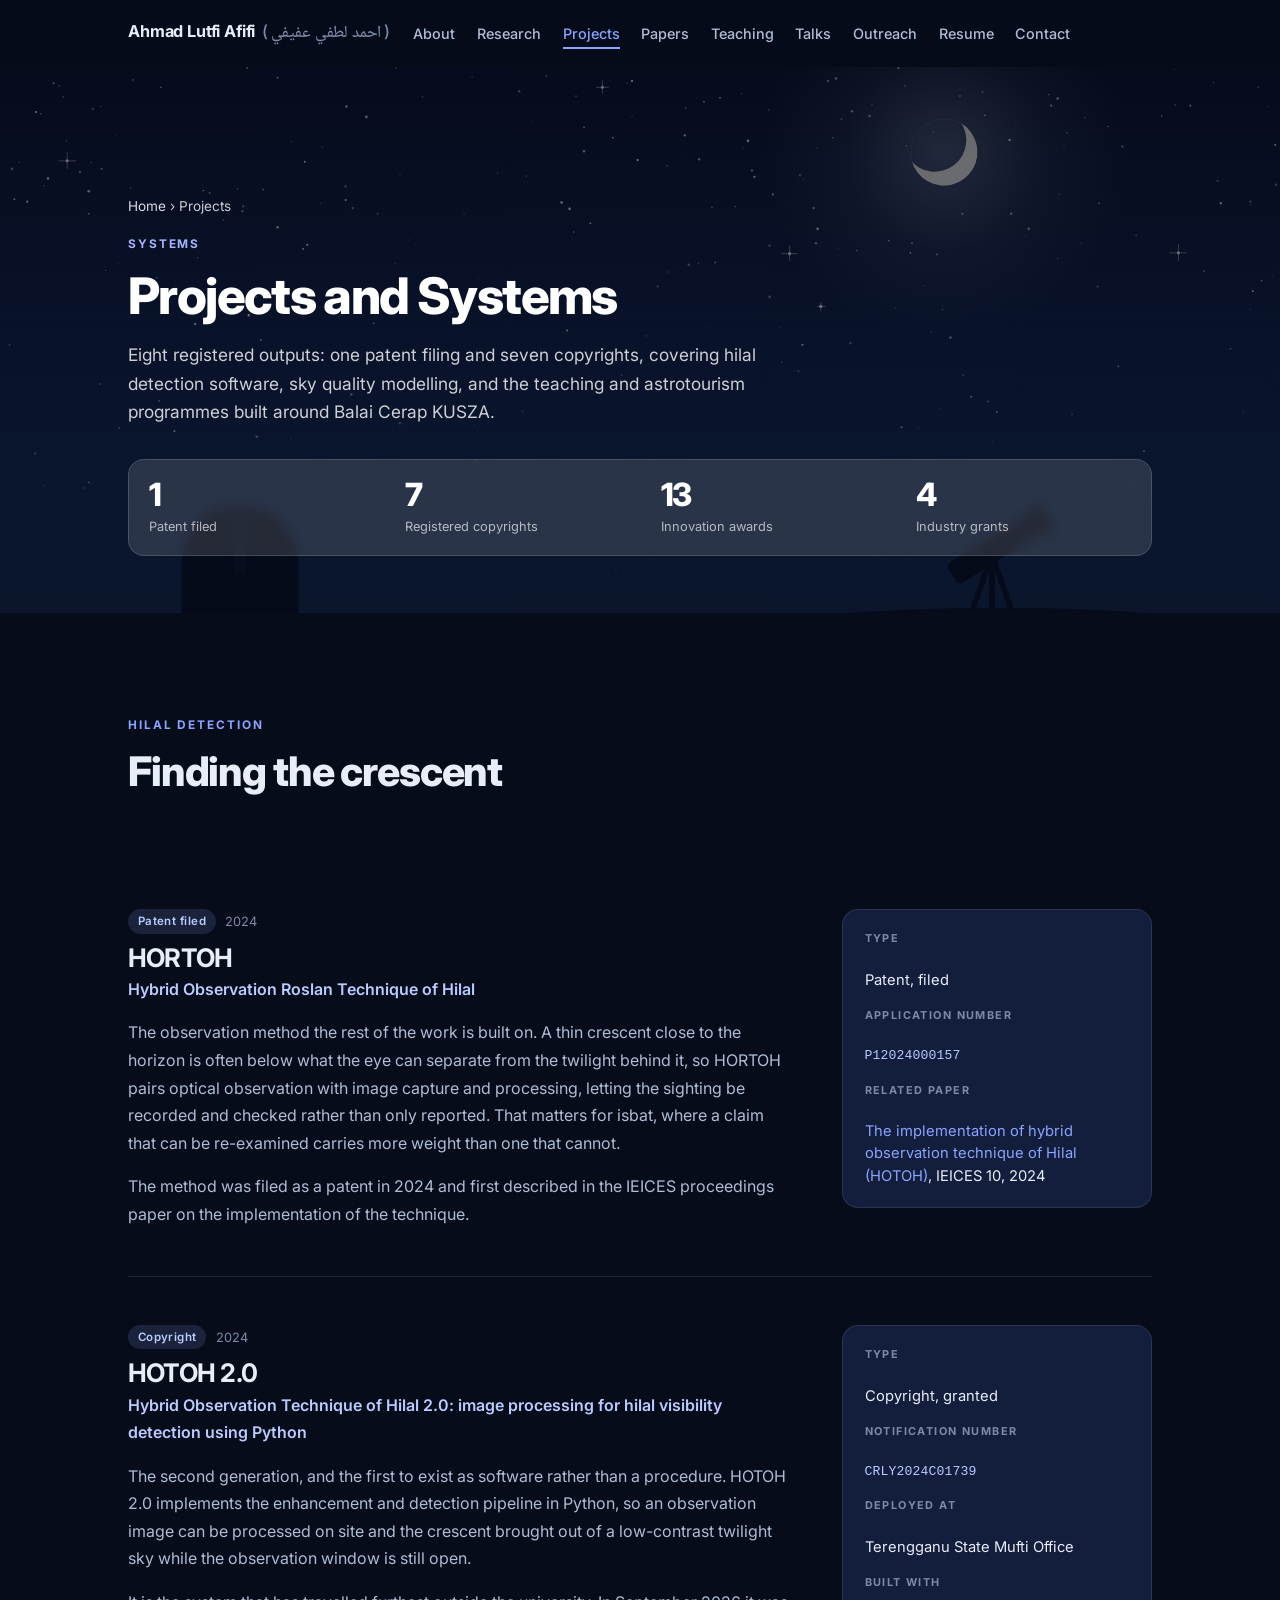
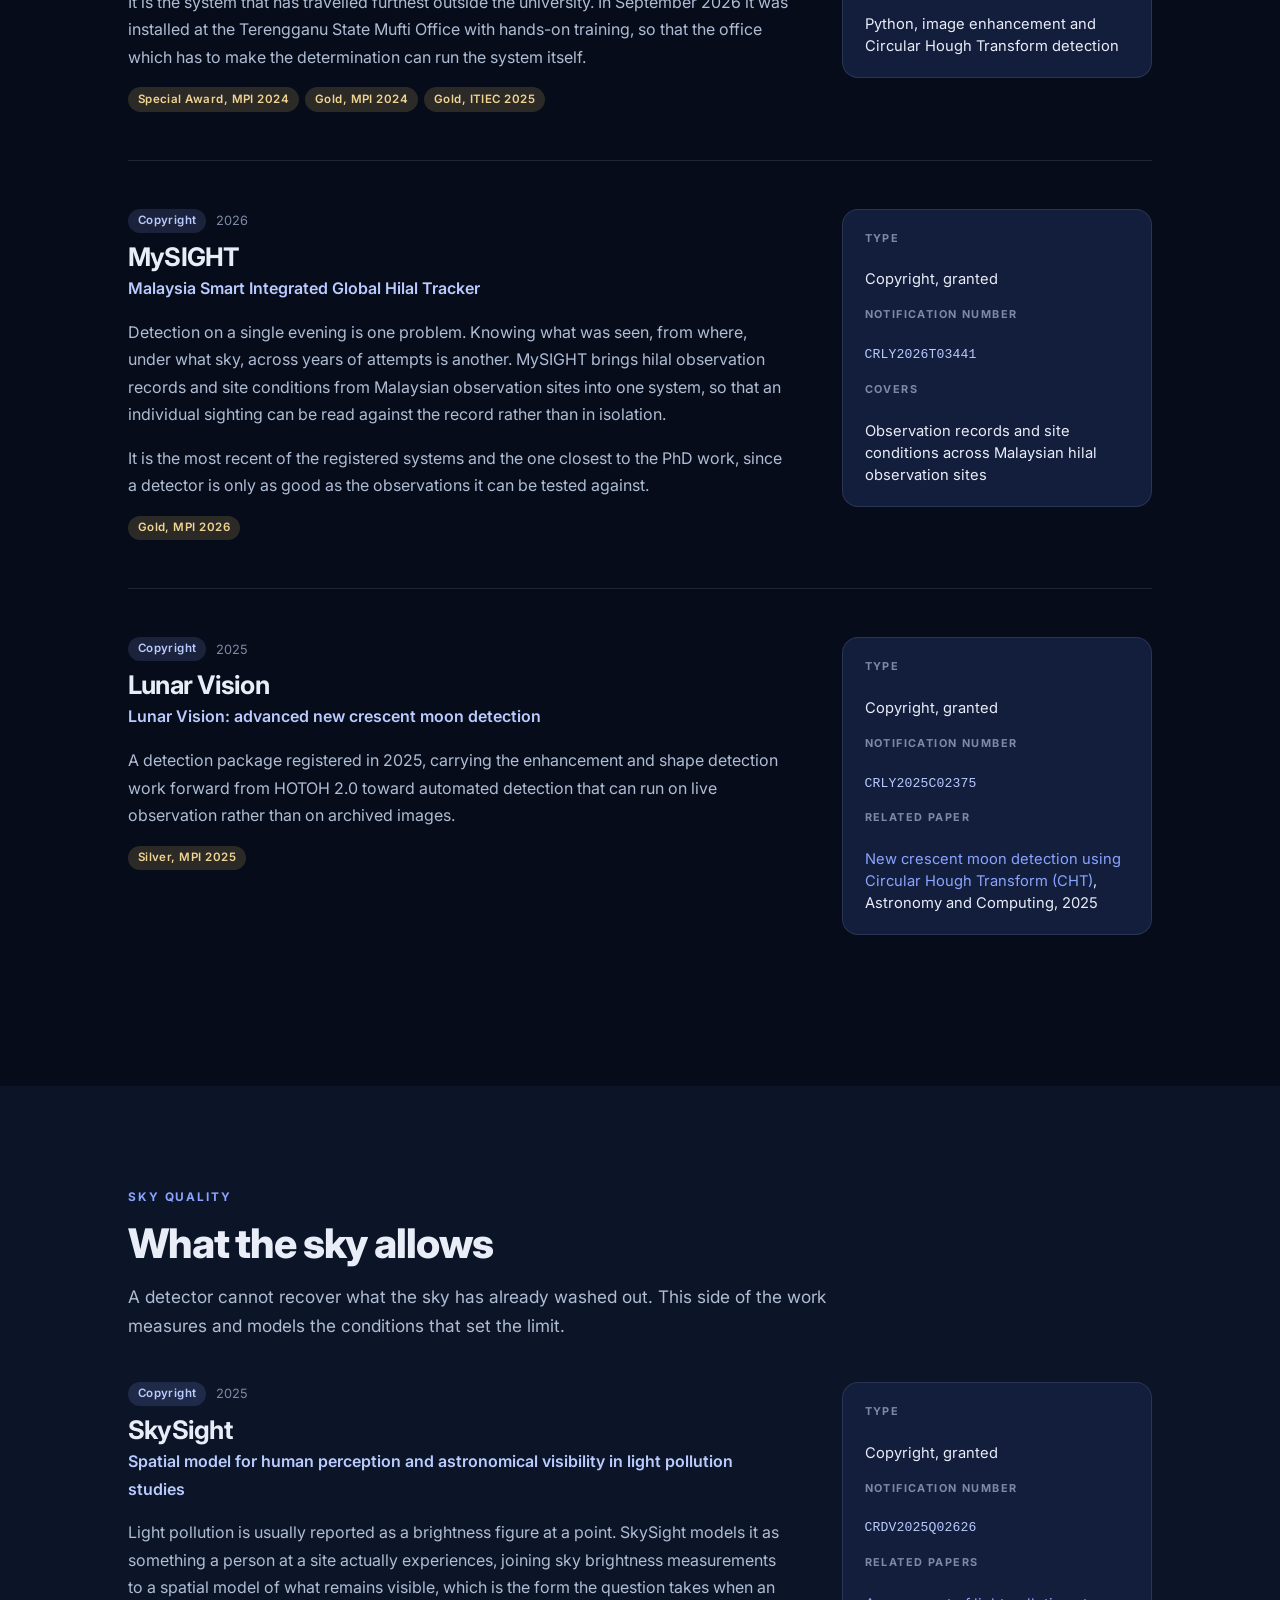
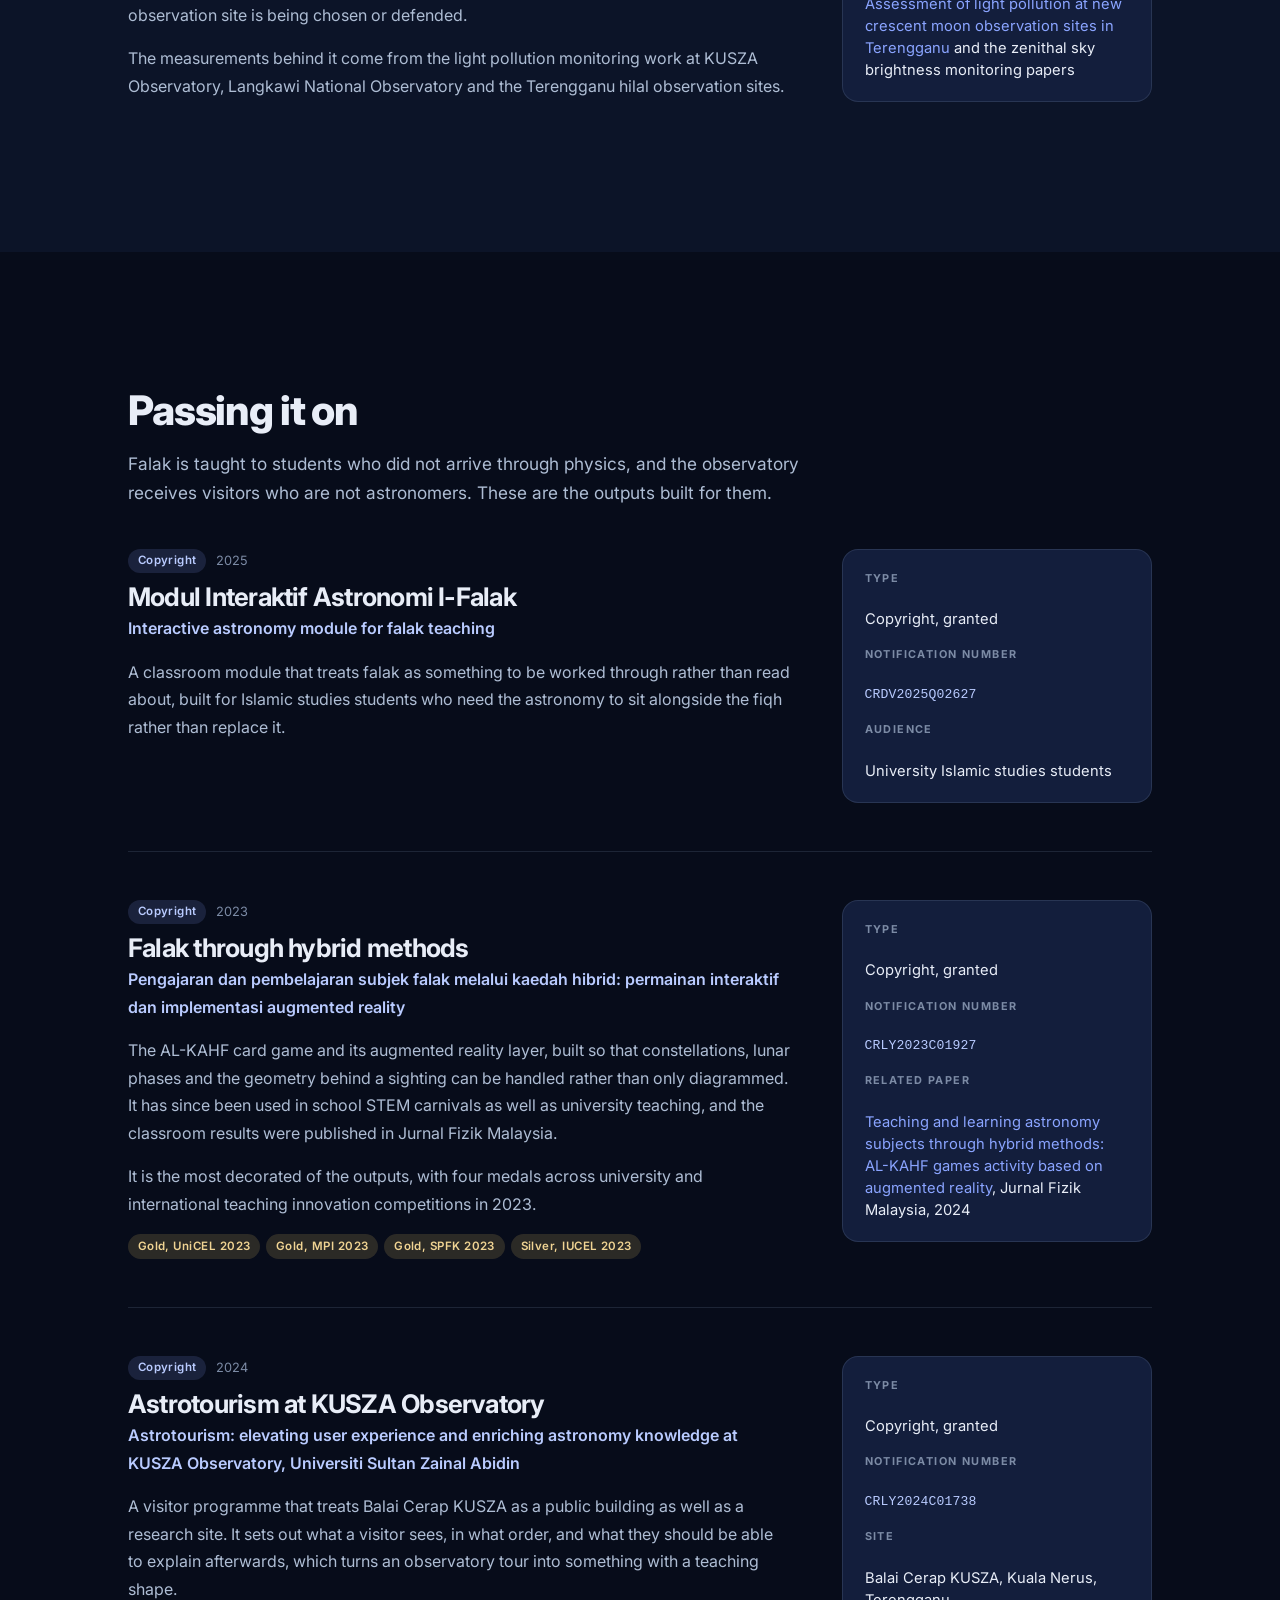
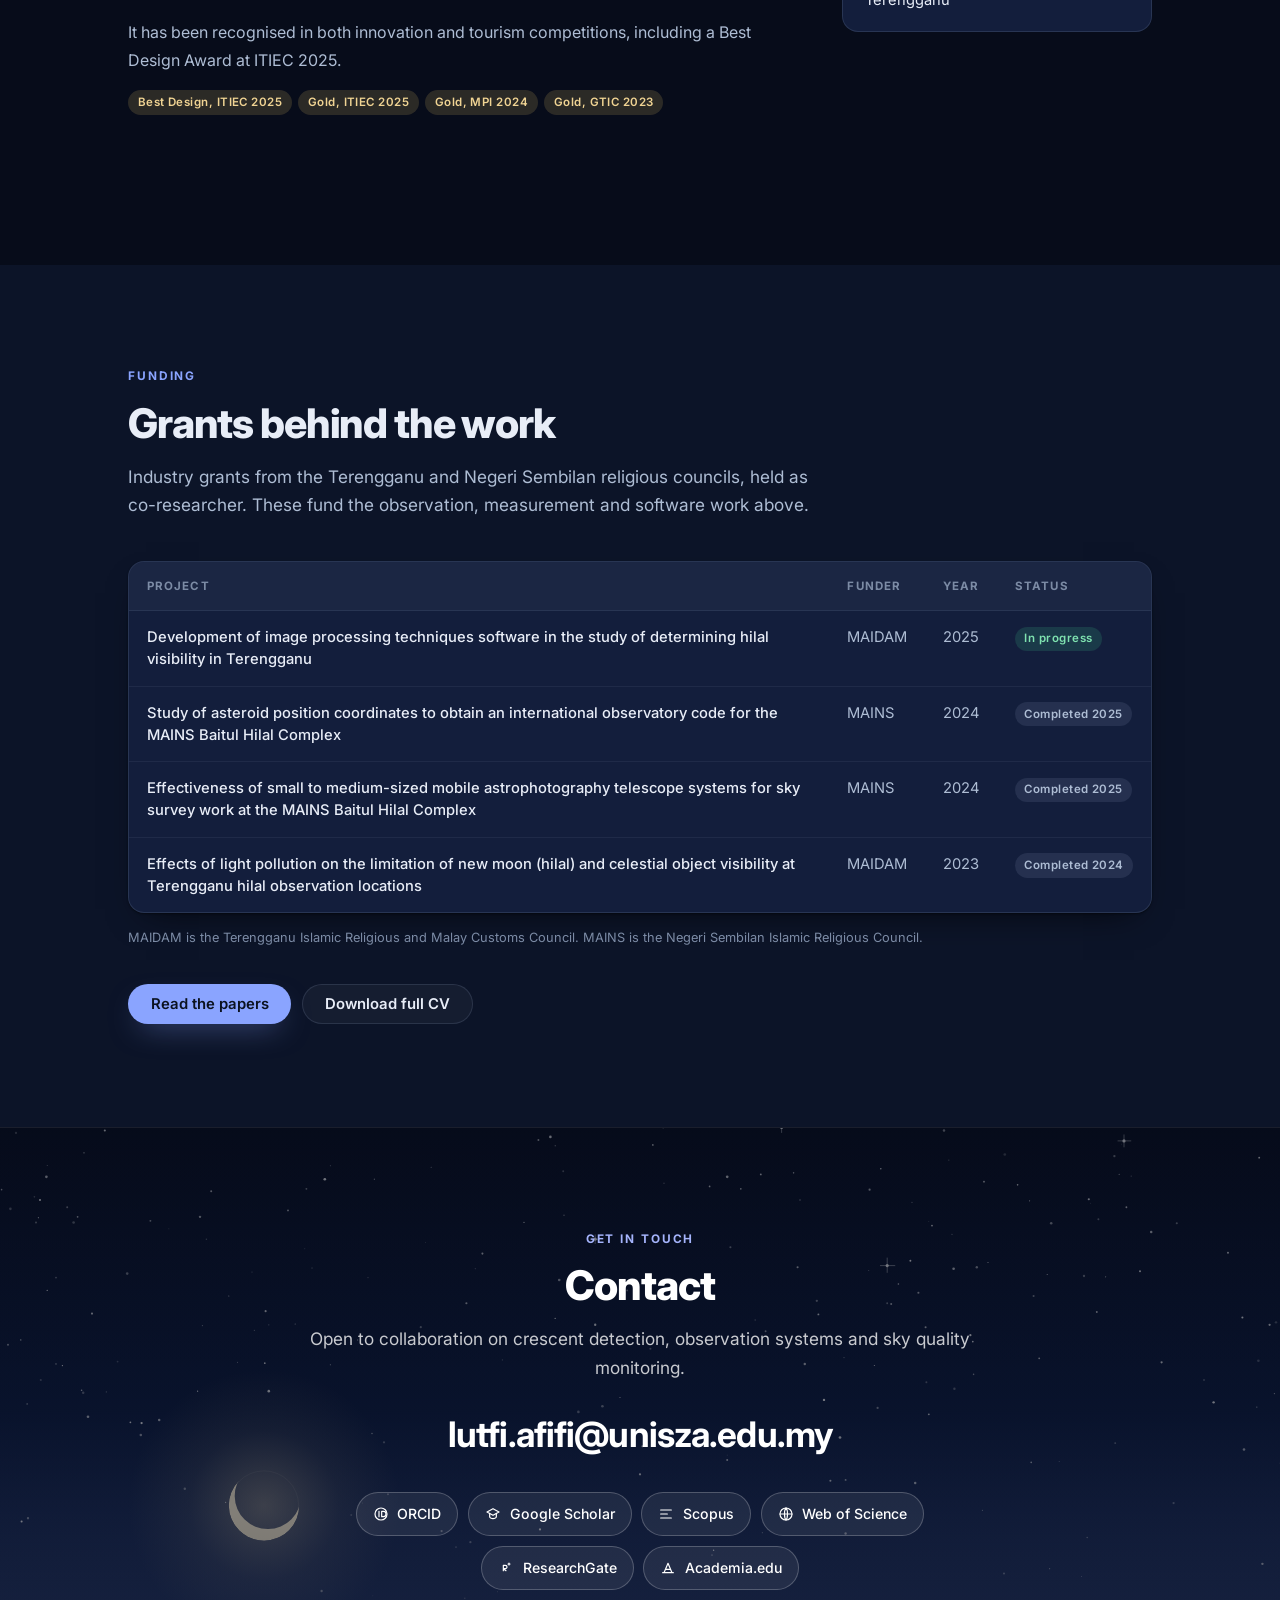
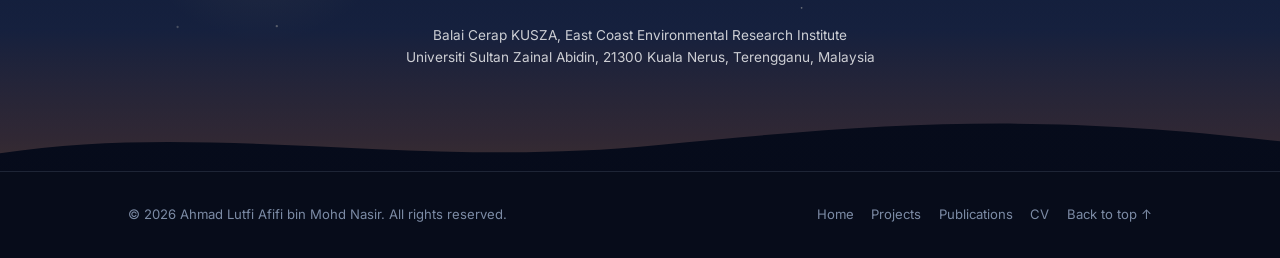
==== projects.html @ 39ad6271 "Add files via upload" ====
<!DOCTYPE html>
<html lang="en">
<head>
<meta charset="utf-8">
<meta name="viewport" content="width=device-width, initial-scale=1">
<title>Projects and Systems | Ahmad Lutfi Afifi Mohd Nasir</title>
<meta name="description" content="HORTOH, HOTOH 2.0, MySIGHT, Lunar Vision, SkySight and the falak teaching and astrotourism programmes: one patent filing and seven registered copyrights.">
<meta name="author" content="Ahmad Lutfi Afifi bin Mohd Nasir">
<link rel="canonical" href="https://hotohhilal.com/projects.html">
<meta property="og:type" content="website">
<meta property="og:title" content="Projects and Systems | Ahmad Lutfi Afifi Mohd Nasir">
<meta property="og:description" content="HORTOH, HOTOH 2.0, MySIGHT, Lunar Vision, SkySight and the falak teaching and astrotourism programmes: one patent filing and seven registered copyrights.">
<meta property="og:url" content="https://hotohhilal.com/projects.html">
<meta property="og:image" content="https://hotohhilal.com/assets/portrait.webp">
<meta name="twitter:card" content="summary">
<meta name="theme-color" content="#070C1A">
<link rel="icon" href="assets/favicon.svg">
<link rel="preconnect" href="https://fonts.googleapis.com">
<link rel="preconnect" href="https://fonts.gstatic.com" crossorigin>
<link href="https://fonts.googleapis.com/css2?family=Inter:wght@400;500;600;700;800&family=Noto+Naskh+Arabic:wght@500&display=swap" rel="stylesheet">
<link rel="stylesheet" href="style.css">
<script src="script.js" defer></script>
</head>
<body>
<a class="skip" href="#main">Skip to content</a>

<header class="nav" id="top">
  <div class="nav-in">
    <a class="brand" href="index.html">Ahmad Lutfi Afifi <span class="brand-jawi">(<span class="jawi" lang="ms-Arab">احمد لطفي عفيفي</span>)</span></a>
    <button class="menu-btn" type="button" aria-expanded="false" aria-controls="menu">
      <svg viewBox="0 0 24 24" aria-hidden="true"><path d="M4 7h16M4 12h16M4 17h16"/></svg>Menu
    </button>
    <nav aria-label="Primary">
      <ul id="menu">
        <li><a href="index.html#about">About</a></li>
        <li><a href="index.html#research">Research</a></li>
        <li><a href="projects.html" class="active">Projects</a></li>
        <li><a href="publications.html">Papers</a></li>
        <li><a href="index.html#teaching">Teaching</a></li>
        <li><a href="index.html#talks">Talks</a></li>
        <li><a href="index.html#outreach">Outreach</a></li>
        <li><a href="index.html#resume">Resume</a></li>
        <li><a href="#contact">Contact</a></li>
      </ul>
    </nav>
  </div>
</header>

<main id="main">

<!-- ====================================================================== PAGE HEADER -->
<section class="page-hero band" aria-label="Projects and systems">
  <div class="band-bg" style="background-image:url('assets/sky-teaching.svg')"></div>
  <div class="band-shade"></div>
  <div class="wrap">
    <p class="crumb"><a href="index.html">Home</a> &rsaquo; Projects</p>
    <p class="eyebrow">Systems</p>
    <h1>Projects and Systems</h1>
    <p class="lead">Eight registered outputs: one patent filing and seven copyrights, covering hilal
      detection software, sky quality modelling, and the teaching and astrotourism programmes built
      around Balai Cerap KUSZA.</p>
    <div class="stats on-band">
      <div class="stat"><b>1</b><span>Patent filed</span></div>
      <div class="stat"><b>7</b><span>Registered copyrights</span></div>
      <div class="stat"><b>13</b><span>Innovation awards</span></div>
      <div class="stat"><b>4</b><span>Industry grants</span></div>
    </div>
  </div>
</section>

<!-- ====================================================================== DETECTION -->
<section id="detection">
  <div class="wrap">
    <div class="head">
      <p class="eyebrow reveal">Hilal detection</p>
      <h2 class="reveal">Finding the crescent</h2>
      <p class="lead reveal d1">The core line of work. Each system takes the same problem a step further, from a
        hybrid observation method, to image processing in software, to an integrated tracker.</p>
    </div>

    <article class="project reveal" id="hortoh">
      <div>
        <div class="meta"><span class="chip">Patent filed</span><span>2024</span></div>
        <h3>HORTOH</h3>
        <p class="full-name">Hybrid Observation Roslan Technique of Hilal</p>
        <p>The observation method the rest of the work is built on. A thin crescent close to the horizon is
        often below what the eye can separate from the twilight behind it, so HORTOH pairs optical
        observation with image capture and processing, letting the sighting be recorded and checked rather
        than only reported. That matters for isbat, where a claim that can be re-examined carries more
        weight than one that cannot.</p>
        <p>The method was filed as a patent in 2024 and first described in the IEICES proceedings paper on
        the implementation of the technique.</p>
      </div>
      <aside class="side">
        <dl>
          <dt>Type</dt><dd>Patent, filed</dd>
          <dt>Application number</dt><dd class="mono">P12024000157</dd>
          <dt>Related paper</dt><dd><a href="publications.html">The implementation of hybrid observation technique of Hilal (HOTOH)</a>, IEICES 10, 2024</dd>
        </dl>
      </aside>
    </article>

    <article class="project reveal" id="hotoh2">
      <div>
        <div class="meta"><span class="chip">Copyright</span><span>2024</span></div>
        <h3>HOTOH 2.0</h3>
        <p class="full-name">Hybrid Observation Technique of Hilal 2.0: image processing for hilal visibility detection using Python</p>
        <p>The second generation, and the first to exist as software rather than a procedure. HOTOH 2.0
        implements the enhancement and detection pipeline in Python, so an observation image can be
        processed on site and the crescent brought out of a low-contrast twilight sky while the observation
        window is still open.</p>
        <p>It is the system that has travelled furthest outside the university. In September 2026 it was
        installed at the Terengganu State Mufti Office with hands-on training, so that the office which has
        to make the determination can run the system itself.</p>
        <div class="awards">
          <span class="chip gold">Special Award, MPI 2024</span>
          <span class="chip gold">Gold, MPI 2024</span>
          <span class="chip gold">Gold, ITIEC 2025</span>
        </div>
      </div>
      <aside class="side">
        <dl>
          <dt>Type</dt><dd>Copyright, granted</dd>
          <dt>Notification number</dt><dd class="mono">CRLY2024C01739</dd>
          <dt>Deployed at</dt><dd>Terengganu State Mufti Office</dd>
          <dt>Built with</dt><dd>Python, image enhancement and Circular Hough Transform detection</dd>
        </dl>
      </aside>
    </article>

    <article class="project reveal" id="mysight">
      <div>
        <div class="meta"><span class="chip">Copyright</span><span>2026</span></div>
        <h3>MySIGHT</h3>
        <p class="full-name">Malaysia Smart Integrated Global Hilal Tracker</p>
        <p>Detection on a single evening is one problem. Knowing what was seen, from where, under what sky,
        across years of attempts is another. MySIGHT brings hilal observation records and site conditions
        from Malaysian observation sites into one system, so that an individual sighting can be read against
        the record rather than in isolation.</p>
        <p>It is the most recent of the registered systems and the one closest to the PhD work, since a
        detector is only as good as the observations it can be tested against.</p>
        <div class="awards">
          <span class="chip gold">Gold, MPI 2026</span>
        </div>
      </div>
      <aside class="side">
        <dl>
          <dt>Type</dt><dd>Copyright, granted</dd>
          <dt>Notification number</dt><dd class="mono">CRLY2026T03441</dd>
          <dt>Covers</dt><dd>Observation records and site conditions across Malaysian hilal observation sites</dd>
        </dl>
      </aside>
    </article>

    <article class="project reveal" id="lunar-vision">
      <div>
        <div class="meta"><span class="chip">Copyright</span><span>2025</span></div>
        <h3>Lunar Vision</h3>
        <p class="full-name">Lunar Vision: advanced new crescent moon detection</p>
        <p>A detection package registered in 2025, carrying the enhancement and shape detection work forward
        from HOTOH 2.0 toward automated detection that can run on live observation rather than on archived
        images.</p>
        <div class="awards">
          <span class="chip gold">Silver, MPI 2025</span>
        </div>
      </div>
      <aside class="side">
        <dl>
          <dt>Type</dt><dd>Copyright, granted</dd>
          <dt>Notification number</dt><dd class="mono">CRLY2025C02375</dd>
          <dt>Related paper</dt><dd><a href="publications.html">New crescent moon detection using Circular Hough Transform (CHT)</a>, Astronomy and Computing, 2025</dd>
        </dl>
      </aside>
    </article>
  </div>
</section>

<!-- ====================================================================== SKY QUALITY -->
<section id="sky-quality" class="alt">
  <div class="wrap">
    <div class="head">
      <p class="eyebrow reveal">Sky quality</p>
      <h2 class="reveal">What the sky allows</h2>
      <p class="lead reveal d1">A detector cannot recover what the sky has already washed out. This side of the work
        measures and models the conditions that set the limit.</p>
    </div>

    <article class="project reveal" id="skysight">
      <div>
        <div class="meta"><span class="chip">Copyright</span><span>2025</span></div>
        <h3>SkySight</h3>
        <p class="full-name">Spatial model for human perception and astronomical visibility in light pollution studies</p>
        <p>Light pollution is usually reported as a brightness figure at a point. SkySight models it as
        something a person at a site actually experiences, joining sky brightness measurements to a spatial
        model of what remains visible, which is the form the question takes when an observation site is
        being chosen or defended.</p>
        <p>The measurements behind it come from the light pollution monitoring work at KUSZA Observatory,
        Langkawi National Observatory and the Terengganu hilal observation sites.</p>
      </div>
      <aside class="side">
        <dl>
          <dt>Type</dt><dd>Copyright, granted</dd>
          <dt>Notification number</dt><dd class="mono">CRDV2025Q02626</dd>
          <dt>Related papers</dt><dd><a href="publications.html">Assessment of light pollution at new crescent moon observation sites in Terengganu</a> and the zenithal sky brightness monitoring papers</dd>
        </dl>
      </aside>
    </article>
  </div>
</section>

<!-- ====================================================================== TEACHING AND PUBLIC -->
<section id="teaching-tools">
  <div class="wrap">
    <div class="head">
      <p class="eyebrow reveal">Teaching and public programmes</p>
      <h2 class="reveal">Passing it on</h2>
      <p class="lead reveal d1">Falak is taught to students who did not arrive through physics, and the observatory
        receives visitors who are not astronomers. These are the outputs built for them.</p>
    </div>

    <article class="project reveal" id="ifalak">
      <div>
        <div class="meta"><span class="chip">Copyright</span><span>2025</span></div>
        <h3>Modul Interaktif Astronomi I-Falak</h3>
        <p class="full-name">Interactive astronomy module for falak teaching</p>
        <p>A classroom module that treats falak as something to be worked through rather than read about,
        built for Islamic studies students who need the astronomy to sit alongside the fiqh rather than
        replace it.</p>
      </div>
      <aside class="side">
        <dl>
          <dt>Type</dt><dd>Copyright, granted</dd>
          <dt>Notification number</dt><dd class="mono">CRDV2025Q02627</dd>
          <dt>Audience</dt><dd>University Islamic studies students</dd>
        </dl>
      </aside>
    </article>

    <article class="project reveal" id="falak-ar">
      <div>
        <div class="meta"><span class="chip">Copyright</span><span>2023</span></div>
        <h3>Falak through hybrid methods</h3>
        <p class="full-name">Pengajaran dan pembelajaran subjek falak melalui kaedah hibrid: permainan interaktif dan implementasi augmented reality</p>
        <p>The AL-KAHF card game and its augmented reality layer, built so that constellations, lunar phases
        and the geometry behind a sighting can be handled rather than only diagrammed. It has since been used
        in school STEM carnivals as well as university teaching, and the classroom results were published in
        Jurnal Fizik Malaysia.</p>
        <p>It is the most decorated of the outputs, with four medals across university and international
        teaching innovation competitions in 2023.</p>
        <div class="awards">
          <span class="chip gold">Gold, UniCEL 2023</span>
          <span class="chip gold">Gold, MPI 2023</span>
          <span class="chip gold">Gold, SPFK 2023</span>
          <span class="chip gold">Silver, IUCEL 2023</span>
        </div>
      </div>
      <aside class="side">
        <dl>
          <dt>Type</dt><dd>Copyright, granted</dd>
          <dt>Notification number</dt><dd class="mono">CRLY2023C01927</dd>
          <dt>Related paper</dt><dd><a href="publications.html">Teaching and learning astronomy subjects through hybrid methods: AL-KAHF games activity based on augmented reality</a>, Jurnal Fizik Malaysia, 2024</dd>
        </dl>
      </aside>
    </article>

    <article class="project reveal" id="astrotourism">
      <div>
        <div class="meta"><span class="chip">Copyright</span><span>2024</span></div>
        <h3>Astrotourism at KUSZA Observatory</h3>
        <p class="full-name">Astrotourism: elevating user experience and enriching astronomy knowledge at KUSZA Observatory, Universiti Sultan Zainal Abidin</p>
        <p>A visitor programme that treats Balai Cerap KUSZA as a public building as well as a research
        site. It sets out what a visitor sees, in what order, and what they should be able to explain
        afterwards, which turns an observatory tour into something with a teaching shape.</p>
        <p>It has been recognised in both innovation and tourism competitions, including a Best Design
        Award at ITIEC 2025.</p>
        <div class="awards">
          <span class="chip gold">Best Design, ITIEC 2025</span>
          <span class="chip gold">Gold, ITIEC 2025</span>
          <span class="chip gold">Gold, MPI 2024</span>
          <span class="chip gold">Gold, GTIC 2023</span>
        </div>
      </div>
      <aside class="side">
        <dl>
          <dt>Type</dt><dd>Copyright, granted</dd>
          <dt>Notification number</dt><dd class="mono">CRLY2024C01738</dd>
          <dt>Site</dt><dd>Balai Cerap KUSZA, Kuala Nerus, Terengganu</dd>
        </dl>
      </aside>
    </article>
  </div>
</section>

<!-- ====================================================================== FUNDING -->
<section id="funding" class="alt">
  <div class="wrap">
    <div class="head">
      <p class="eyebrow reveal">Funding</p>
      <h2 class="reveal">Grants behind the work</h2>
      <p class="lead reveal d1">Industry grants from the Terengganu and Negeri Sembilan religious councils, held as
        co-researcher. These fund the observation, measurement and software work above.</p>
    </div>
    <div class="tbl-wrap reveal">
      <table class="tbl">
        <thead><tr><th>Project</th><th>Funder</th><th>Year</th><th>Status</th></tr></thead>
        <tbody>
          <tr><td data-label="Project">Development of image processing techniques software in the study of determining hilal visibility in Terengganu</td><td data-label="Funder">MAIDAM</td><td data-label="Year">2025</td><td data-label="Status"><span class="chip green">In progress</span></td></tr>
          <tr><td data-label="Project">Study of asteroid position coordinates to obtain an international observatory code for the MAINS Baitul Hilal Complex</td><td data-label="Funder">MAINS</td><td data-label="Year">2024</td><td data-label="Status"><span class="chip grey">Completed 2025</span></td></tr>
          <tr><td data-label="Project">Effectiveness of small to medium-sized mobile astrophotography telescope systems for sky survey work at the MAINS Baitul Hilal Complex</td><td data-label="Funder">MAINS</td><td data-label="Year">2024</td><td data-label="Status"><span class="chip grey">Completed 2025</span></td></tr>
          <tr><td data-label="Project">Effects of light pollution on the limitation of new moon (hilal) and celestial object visibility at Terengganu hilal observation locations</td><td data-label="Funder">MAIDAM</td><td data-label="Year">2023</td><td data-label="Status"><span class="chip grey">Completed 2024</span></td></tr>
        </tbody>
      </table>
    </div>
    <p class="stat-note reveal">MAIDAM is the Terengganu Islamic Religious and Malay Customs Council. MAINS is the
      Negeri Sembilan Islamic Religious Council.</p>
    <div class="cta-row reveal">
      <a class="btn btn-primary" href="publications.html">Read the papers</a>
      <a class="btn btn-outline" href="Ahmad_Lutfi_Afifi_CV.pdf">Download full CV</a>
    </div>
  </div>
</section>

<!-- ====================================================================== CONTACT -->
<section id="contact" class="band contact-band">
  <div class="band-bg" style="background-image:url('assets/sky-contact.svg')"></div>
  <div class="band-shade shade-contact"></div>
  <div class="wrap contact-in">
    <p class="eyebrow reveal">Get in touch</p>
    <h2 class="reveal">Contact</h2>
    <p class="lead reveal d1" style="margin:0 auto 1rem">Open to collaboration on crescent detection, observation systems and
      sky quality monitoring.</p>
    <a class="mail reveal d1" href="mailto:lutfi.afifi@unisza.edu.my">lutfi.afifi@unisza.edu.my</a>
    <div class="links reveal d2">
      <a href="https://orcid.org/0009-0008-9147-5234"><svg viewBox="0 0 24 24" aria-hidden="true"><circle cx="12" cy="12" r="9"/><path d="M9 8v8M13 8h2.5a4 4 0 0 1 0 8H13z"/></svg>ORCID</a>
      <a href="https://scholar.google.com/citations?user=dQ2Bi_IAAAAJ&amp;hl=en"><svg viewBox="0 0 24 24" aria-hidden="true"><path d="M3 9l9-5 9 5-9 5z"/><path d="M7 11.5V16c0 1.5 2.5 3 5 3s5-1.5 5-3v-4.5"/></svg>Google Scholar</a>
      <a href="https://www.scopus.com/authid/detail.uri?authorId=57208125285"><svg viewBox="0 0 24 24" aria-hidden="true"><path d="M4 6h16M4 12h10M4 18h16"/></svg>Scopus</a>
      <a href="https://www.webofscience.com/wos/author/record/54318209"><svg viewBox="0 0 24 24" aria-hidden="true"><circle cx="12" cy="12" r="9"/><path d="M3 12h18M12 3c3 3 3 15 0 18M12 3c-3 3-3 15 0 18"/></svg>Web of Science</a>
      <a href="https://www.researchgate.net/profile/Ahmad_Lutfi_Afifi/"><svg viewBox="0 0 24 24" aria-hidden="true"><path d="M8 16V8h3a2.5 2.5 0 0 1 0 5H8l4 3"/><path d="M15 6h3M16.5 4.5v3"/></svg>ResearchGate</a>
      <a href="https://unisze.academia.edu/AhmadLutfiAfifiMohdNasir"><svg viewBox="0 0 24 24" aria-hidden="true"><path d="M4 19h16M6 19l6-14 6 14M8.5 14h7"/></svg>Academia.edu</a>
    </div>
    <p class="addr reveal d3">Balai Cerap KUSZA, East Coast Environmental Research Institute<br>
      Universiti Sultan Zainal Abidin, 21300 Kuala Nerus, Terengganu, Malaysia</p>
  </div>
</section>

</main>

<footer>
  <div class="wrap">
    <span>&copy; <span id="yr">2026</span> Ahmad Lutfi Afifi bin Mohd Nasir. All rights reserved.</span>
    <nav aria-label="Footer">
      <a href="index.html">Home</a>
      <a href="projects.html">Projects</a>
      <a href="publications.html">Publications</a>
      <a href="Ahmad_Lutfi_Afifi_CV.pdf">CV</a>
      <a href="#top">Back to top &uarr;</a>
    </nav>
  </div>
</footer>
</body>
</html>
---- style.css ----
/* ==========================================================================
   hotohhilal.com shared stylesheet
   Every page links to this one file. Change a value here and all pages follow.

   Contents
     1. Design tokens          6. Cards and grids
     2. Base elements          7. Papers and publication lists
     3. Navigation             8. Lists, timelines, tables
     4. Sections and bands     9. Projects
     5. Buttons and chips     10. Contact and footer
   ========================================================================== */

/* ==========================================================================
   1. Design tokens
   ========================================================================== */
:root{
  /* Surfaces, darkest to lightest */
  --bg:#070C1A;            /* page */
  --bg-alt:#0C1428;        /* alternating sections */
  --surface:#131E3C;       /* cards, tables, sidebars */
  --band:#060B1A;          /* fallback behind a sky scene */

  /* Text */
  --ink:#E8EDF7;           /* headings and emphasis */
  --ink-2:#AEBDD4;         /* body copy */
  --muted:#7C8BA5;         /* meta and captions */

  /* Hairlines */
  --line:rgba(160,180,215,.15);
  --line-2:rgba(160,180,215,.08);

  /* Accent: lifted periwinkle, tuned for navy */
  --accent:#8AA4FF;        /* links, eyebrow labels */
  --accent-2:#AFC2FF;      /* hover */
  --accent-btn:#8AA4FF;    /* filled buttons: bright fill, dark label */
  --on-accent:#0B1220;     /* label colour on an accent fill */
  --accent-soft:rgba(138,164,255,.15);
  --accent-ink:#B9CBFF;    /* chip text */
  --accent-band:#A5B4FC;   /* eyebrow on a sky band */
  --gold:#E9C46A;

  --radius:16px; --radius-sm:10px;
  --maxw:1120px; --gut:clamp(1.25rem,5vw,3rem);
  --font:'Inter',system-ui,-apple-system,'Segoe UI',Roboto,Helvetica,Arial,sans-serif;
  --arabic:'Noto Naskh Arabic','Amiri','Scheherazade New',serif;
  --shadow:0 1px 2px rgba(0,0,0,.45),0 14px 34px -18px rgba(0,0,0,.8);
  --shadow-hover:0 1px 2px rgba(0,0,0,.45),0 28px 54px -22px rgba(0,0,0,.9);
}

/* ==========================================================================
   2. Base elements
   ========================================================================== */
*,*::before,*::after{box-sizing:border-box}
html{scroll-behavior:smooth;scroll-padding-top:76px;-webkit-text-size-adjust:100%;color-scheme:dark}
body{
  margin:0;background:var(--bg);color:var(--ink);font-family:var(--font);
  font-size:16px;line-height:1.65;-webkit-font-smoothing:antialiased;text-rendering:optimizeLegibility;
}
h1,h2,h3,h4{margin:0;line-height:1.15;font-weight:700;letter-spacing:-.02em}
p{margin:0 0 1rem}
a{color:var(--accent);text-decoration:none}
a:hover{color:var(--accent-2);text-decoration:underline;text-underline-offset:3px}
img{max-width:100%;height:auto;display:block}
ul,ol{margin:0;padding:0;list-style:none}
:focus-visible{outline:3px solid var(--accent);outline-offset:3px;border-radius:4px}
.skip{position:absolute;left:1rem;top:-4rem;background:var(--accent-btn);color:var(--on-accent);font-weight:600;padding:.6rem 1rem;border-radius:8px;z-index:100}
.skip:focus{top:1rem}
.wrap{max-width:var(--maxw);margin:0 auto;padding:0 var(--gut)}
.jawi{font-family:var(--arabic);font-weight:500;direction:rtl;unicode-bidi:isolate}
::selection{background:rgba(138,164,255,.28);color:#fff}

/* ==========================================================================
   3. Navigation
   ========================================================================== */
.nav{
  position:sticky;top:0;z-index:50;
  background:rgba(7,12,26,.78);backdrop-filter:blur(16px) saturate(140%);-webkit-backdrop-filter:blur(14px);
  border-bottom:1px solid transparent;transition:border-color .25s,box-shadow .25s;
}
.nav.scrolled{border-color:var(--line);box-shadow:0 10px 30px -18px rgba(0,0,0,.8)}
.nav-in{max-width:var(--maxw);margin:0 auto;padding:0 var(--gut);height:66px;display:flex;align-items:center;gap:1.5rem}
.brand{font-weight:700;font-size:1.02rem;color:var(--ink);white-space:nowrap;letter-spacing:-.01em;display:inline-flex;align-items:baseline;gap:.45rem}
.brand:hover{text-decoration:none;color:var(--accent)}
.brand-jawi{color:var(--muted);font-weight:500}
.brand .jawi{font-size:1.05rem;color:var(--muted);font-weight:500;padding:0 .15rem}
.nav ul{margin-left:auto;display:flex;gap:1.35rem}
.nav ul a{font-size:.9rem;font-weight:500;color:var(--ink-2);padding:.35rem 0;border-bottom:2px solid transparent;white-space:nowrap}
.nav ul a:hover{color:var(--accent);text-decoration:none}
.nav ul a.active{color:var(--accent);border-bottom-color:var(--accent)}
.menu-btn{display:none;margin-left:auto;background:none;border:1px solid var(--line);border-radius:10px;padding:.5rem .7rem;font:inherit;font-size:.85rem;font-weight:600;color:var(--ink);cursor:pointer;align-items:center;gap:.5rem}
.menu-btn svg{width:18px;height:18px;stroke:currentColor;fill:none;stroke-width:2;stroke-linecap:round}
@media (max-width:920px){
  .menu-btn{display:inline-flex}
  .nav ul{position:absolute;left:0;right:0;top:66px;flex-direction:column;gap:0;background:var(--bg-alt);border-bottom:1px solid var(--line);
    padding:.5rem var(--gut) 1rem;box-shadow:0 24px 44px -24px rgba(0,0,0,.9);display:none}
  .nav.open ul{display:flex}
  .nav ul a{display:block;padding:.75rem 0;border-bottom:1px solid var(--line-2);font-size:1rem}
  .nav ul a.active{border-bottom-color:var(--line-2)}
  .brand-jawi{display:none}
}

/* ==========================================================================
   4. Sections and bands
   ========================================================================== */
section{padding:clamp(4rem,8vw,6.5rem) 0;position:relative}
section.alt{background:var(--bg-alt)}
.eyebrow{font-size:.74rem;font-weight:700;letter-spacing:.16em;text-transform:uppercase;color:var(--accent);margin:0 0 .8rem}
h2{font-size:clamp(1.9rem,3.6vw,2.55rem);font-weight:800;letter-spacing:-.028em;margin-bottom:1rem}
h3{font-size:1.1rem}
.lead{font-size:1.08rem;color:var(--ink-2);max-width:64ch;margin:0 0 2.6rem}
.lead a{font-weight:500}
.head{max-width:72ch}
.prose{max-width:70ch}
.prose p{font-size:1.06rem;line-height:1.78;color:var(--ink-2)}
.prose p:last-child{margin-bottom:0}
.prose strong{color:var(--ink);font-weight:600}

/* Bands: full-bleed image sections. To use a photo instead of the drawn scene,
   replace the background-image url on the .band-bg element of that section. */
.band{background:var(--band);color:#fff;overflow:hidden;isolation:isolate}
.band-bg{position:absolute;inset:0;z-index:-2;background-size:cover;background-position:center;background-repeat:no-repeat}
.band-shade{position:absolute;inset:0;z-index:-1;background:linear-gradient(180deg,rgba(6,11,26,.66),rgba(6,11,26,.60) 55%,rgba(6,11,26,.74))}
.band .eyebrow{color:var(--accent-band)}
.band .lead,.band p{color:rgba(255,255,255,.78)}
.band a{color:#fff}
.band a:hover{color:#fff}
.band h3{color:#fff}

/* Reveal on scroll */
.reveal{opacity:0;transform:translateY(18px);transition:opacity .7s cubic-bezier(.2,.65,.2,1),transform .7s cubic-bezier(.2,.65,.2,1)}
.reveal.in{opacity:1;transform:none}
.reveal.d1{transition-delay:.08s}.reveal.d2{transition-delay:.16s}.reveal.d3{transition-delay:.24s}
@media (prefers-reduced-motion:reduce){
  html{scroll-behavior:auto}
  .reveal{opacity:1;transform:none;transition:none}
  .card,.btn{transition:none}
}

/* ==========================================================================
   5. Buttons and chips
   ========================================================================== */
.btn{display:inline-flex;align-items:center;justify-content:center;gap:.5rem;padding:.74rem 1.35rem;border-radius:999px;
  font-weight:600;font-size:.93rem;line-height:1;border:1.5px solid transparent;cursor:pointer;
  transition:background .2s,border-color .2s,color .2s,transform .2s,box-shadow .2s;white-space:nowrap}
.btn:hover{text-decoration:none;transform:translateY(-1px)}
.btn-primary{background:var(--accent-btn);color:var(--on-accent);box-shadow:0 12px 30px -12px rgba(138,164,255,.5)}
.btn-primary:hover{background:var(--accent-2);color:var(--on-accent);box-shadow:0 14px 34px -12px rgba(138,164,255,.65)}
.btn-ghost{border-color:rgba(255,255,255,.55);color:#fff;background:rgba(255,255,255,.06)}
.btn-ghost:hover{background:rgba(255,255,255,.14);border-color:#fff;color:#fff}
.btn-outline{border-color:var(--line);color:var(--ink);background:rgba(255,255,255,.04)}
.btn-outline:hover{border-color:var(--accent);color:var(--accent-2);background:rgba(138,164,255,.10)}
.btn-sm{padding:.55rem 1rem;font-size:.85rem}
.chip{display:inline-block;font-size:.72rem;font-weight:600;letter-spacing:.04em;padding:.22rem .6rem;border-radius:999px;
  background:var(--accent-soft);color:var(--accent-ink);white-space:nowrap;line-height:1.5}
.chip.gold{background:rgba(233,196,106,.16);color:#F0D493}
.chip.grey{background:rgba(160,180,215,.12);color:var(--ink-2)}
.chip.green{background:rgba(74,222,150,.14);color:#7FE3B0}
.band .chip{background:rgba(255,255,255,.14);color:#fff}
.band .chip.gold{background:rgba(233,196,106,.22);color:#F6DFA3}

/* ==========================================================================
   Hero and page headers
   ========================================================================== */
.hero{min-height:min(92vh,880px);display:flex;align-items:center;padding:clamp(5rem,10vw,7.5rem) 0 clamp(4rem,8vw,6rem)}
.hero .band-shade{background:linear-gradient(100deg,rgba(6,11,26,.82) 0%,rgba(6,11,26,.62) 42%,rgba(6,11,26,.18) 100%),
  linear-gradient(180deg,rgba(6,11,26,.28),rgba(6,11,26,0) 30%,rgba(6,11,26,.30) 100%)}
/* Shade variants, applied on the .band-shade element itself so they work on any page */
.shade-soft{background:linear-gradient(180deg,rgba(6,11,26,.42),rgba(6,11,26,.5))}
.shade-contact{background:linear-gradient(180deg,rgba(6,11,26,.55),rgba(6,11,26,.5) 60%,rgba(6,11,26,.66))}
.contact-band{border-top:1px solid rgba(255,255,255,.08)}
.hero-in{display:grid;grid-template-columns:auto minmax(0,1fr);gap:clamp(2rem,5vw,4rem);align-items:center;width:100%}
.portrait{width:clamp(180px,22vw,250px);aspect-ratio:1;border-radius:50%;overflow:hidden;background:#101C3F;
  box-shadow:0 0 0 4px rgba(174,192,240,.55),0 0 0 5px rgba(138,164,255,.18),
    0 0 60px -10px rgba(138,164,255,.35),0 34px 70px -24px rgba(0,0,0,.85)}
.portrait img{width:100%;height:100%;object-fit:cover}
.hero h1{font-size:clamp(2.2rem,5.4vw,3.9rem);font-weight:800;letter-spacing:-.035em;color:#fff;max-width:16ch;text-wrap:balance}
.thesis{font-size:clamp(1.12rem,2vw,1.42rem);font-weight:500;line-height:1.45;color:rgba(255,255,255,.94);max-width:36ch;margin:1.2rem 0 0;text-wrap:balance}
.role{font-size:1rem;color:rgba(255,255,255,.74);max-width:52ch;margin:1.1rem 0 0}
.acts{display:flex;flex-wrap:wrap;gap:.7rem;margin-top:2rem}
.scroll-cue{position:absolute;left:50%;bottom:1.4rem;transform:translateX(-50%);color:rgba(255,255,255,.55);font-size:.72rem;letter-spacing:.14em;text-transform:uppercase;display:flex;flex-direction:column;align-items:center;gap:.35rem}
.scroll-cue svg{width:16px;height:16px;stroke:currentColor;fill:none;stroke-width:2;stroke-linecap:round;stroke-linejoin:round;animation:bob 1.8s ease-in-out infinite}
@keyframes bob{0%,100%{transform:translateY(0)}50%{transform:translateY(5px)}}
@media (prefers-reduced-motion:reduce){.scroll-cue svg{animation:none}}
@media (max-width:760px){
  .hero-in{grid-template-columns:1fr;text-align:center;justify-items:center}
  .hero h1,.thesis,.role{max-width:none}
  .acts{justify-content:center}
  .hero .band-shade{background:linear-gradient(180deg,rgba(6,11,26,.72),rgba(6,11,26,.66) 60%,rgba(6,11,26,.8))}
  .scroll-cue{display:none}
}

/* Compact header band for subpages (publications, projects) */
.page-hero{min-height:min(54vh,470px);display:flex;align-items:flex-end;
  padding:clamp(5.5rem,11vw,8rem) 0 clamp(2.5rem,5vw,3.6rem)}
.page-hero .wrap{width:100%}
.page-hero .band-shade{background:linear-gradient(180deg,rgba(6,11,26,.60),rgba(6,11,26,.56) 45%,rgba(6,11,26,.82))}
.page-hero h1{font-size:clamp(2rem,4.6vw,3.15rem);font-weight:800;letter-spacing:-.032em;color:#fff;text-wrap:balance}
.page-hero .lead{color:rgba(255,255,255,.80);margin:1rem 0 0;max-width:62ch}
.crumb{font-size:.85rem;color:rgba(255,255,255,.58);margin:0 0 1.1rem}
.crumb a{color:rgba(255,255,255,.85)}
.crumb a:hover{color:#fff}

/* ==========================================================================
   About
   ========================================================================== */
.about-grid{display:grid;grid-template-columns:minmax(0,1.6fr) minmax(260px,.9fr);gap:clamp(2rem,6vw,5rem);align-items:start}
.stats{display:grid;grid-template-columns:1fr 1fr;gap:1px;background:var(--line);border:1px solid var(--line);border-radius:var(--radius);overflow:hidden}
.stat{background:var(--surface);padding:1.2rem 1.25rem}
.stat b{display:block;font-size:2rem;font-weight:800;letter-spacing:-.04em;line-height:1;color:var(--ink)}
.stat span{display:block;font-size:.8rem;color:var(--muted);margin-top:.45rem;line-height:1.35}
.stat-note{font-size:.8rem;color:var(--muted);margin:.9rem 0 0}
.keywords{display:flex;flex-wrap:wrap;gap:.45rem;margin-top:.9rem}
.keywords span{font-size:.78rem;font-weight:500;color:var(--ink-2);background:rgba(255,255,255,.04);border:1px solid var(--line);border-radius:999px;padding:.28rem .7rem}
@media (max-width:900px){.about-grid{grid-template-columns:1fr}.stats{grid-template-columns:repeat(3,1fr)}}
@media (max-width:540px){.stats{grid-template-columns:1fr 1fr}}
/* Stat strip sitting on a dark band */
.stats.on-band{background:rgba(255,255,255,.13);border-color:rgba(255,255,255,.15);grid-template-columns:repeat(4,1fr);margin-top:2rem}
.stats.on-band .stat{background:transparent;backdrop-filter:blur(6px);-webkit-backdrop-filter:blur(6px)}
.stats.on-band .stat b{color:#fff}
.stats.on-band .stat span{color:rgba(255,255,255,.66)}
@media (max-width:640px){.stats.on-band{grid-template-columns:1fr 1fr}}

/* ==========================================================================
   6. Cards and grids
   ========================================================================== */
.card{background:var(--surface);border:1px solid var(--line);border-radius:var(--radius);box-shadow:var(--shadow);overflow:hidden;
  transition:transform .28s cubic-bezier(.2,.65,.2,1),box-shadow .28s;display:flex;flex-direction:column}
.card:hover{transform:translateY(-4px);box-shadow:var(--shadow-hover)}
.card-body{padding:1.4rem 1.45rem 1.5rem;display:flex;flex-direction:column;gap:.55rem;flex:1}
.card-body p{font-size:.95rem;color:var(--ink-2);margin:0;line-height:1.62}
.card-body h3{font-size:1.12rem}
.card-body .more{margin-top:auto;padding-top:.6rem;font-size:.9rem;font-weight:600}
.card-img{aspect-ratio:16/9;width:100%;object-fit:cover;background:#081324;border-bottom:1px solid var(--line-2)}
.band .card{background:rgba(255,255,255,.07);border-color:rgba(255,255,255,.14);backdrop-filter:blur(8px);-webkit-backdrop-filter:blur(8px);box-shadow:none}
.band .card:hover{background:rgba(255,255,255,.11)}
.band .card-body p{color:rgba(255,255,255,.76)}
.grid-2{display:grid;grid-template-columns:repeat(2,minmax(0,1fr));gap:1.5rem}
.grid-3{display:grid;grid-template-columns:repeat(3,minmax(0,1fr));gap:1.5rem}
@media (max-width:980px){.grid-3{grid-template-columns:repeat(2,minmax(0,1fr))}}
@media (max-width:640px){.grid-2,.grid-3{grid-template-columns:1fr}}
.meta{font-size:.8rem;color:var(--muted);display:flex;flex-wrap:wrap;gap:.45rem .6rem;align-items:center}
.band .meta{color:rgba(255,255,255,.62)}
.mono{font-family:ui-monospace,SFMono-Regular,Menlo,Consolas,monospace;font-size:.78rem;letter-spacing:.01em}

/* Systems */
.sys-list{border:1px solid var(--line);border-radius:var(--radius);overflow:hidden;margin-top:1.2rem;background:var(--surface);box-shadow:var(--shadow)}
.sys-list div{display:grid;grid-template-columns:minmax(200px,.9fr) minmax(0,1.7fr) auto;gap:.5rem 1.5rem;align-items:baseline;padding:.95rem 1.25rem;border-top:1px solid var(--line-2)}
.sys-list div:first-child{border-top:0}
.sys-list b{font-weight:600;font-size:.96rem}
.sys-list span{font-size:.88rem;color:var(--muted);line-height:1.5}
.sys-list .mono{color:var(--accent-ink);white-space:nowrap}
@media (max-width:760px){.sys-list div{grid-template-columns:1fr;gap:.2rem}.sys-list .mono{white-space:normal}}
.subhead{font-size:.8rem;font-weight:700;letter-spacing:.12em;text-transform:uppercase;color:var(--muted);margin:2.6rem 0 0}

/* ==========================================================================
   7. Papers and publication lists
   ========================================================================== */
.feature{display:grid;grid-template-columns:minmax(220px,300px) minmax(0,1fr);gap:clamp(1.5rem,4vw,3.5rem);align-items:start;
  background:var(--surface);border:1px solid var(--line);border-radius:var(--radius);padding:clamp(1.4rem,3vw,2.4rem);box-shadow:var(--shadow)}
.paper-page{margin:0;aspect-ratio:210/297;background:#FDFDFE;border:1px solid rgba(0,0,0,.12);border-radius:6px;
  box-shadow:0 26px 50px -18px rgba(0,0,0,.85),0 2px 6px rgba(0,0,0,.4);
  padding:7% 8%;transform:rotate(-1.5deg);position:relative;overflow:hidden;color:#0B1220}
.paper-page .pj{font-size:.5rem;color:#64748B;display:flex;justify-content:space-between;border-bottom:1px solid #E2E7EF;padding-bottom:.4em;margin-bottom:1.2em;letter-spacing:.02em}
.paper-page .pt{font-size:.78rem;font-weight:700;line-height:1.25;letter-spacing:-.01em;margin:0 0 .7em}
.paper-page .pa{font-size:.52rem;color:#334155;line-height:1.45;margin:0 0 .5em}
.paper-page .pf{font-size:.48rem;color:#64748B;line-height:1.4;margin:0 0 1.2em}
.paper-page .ph{font-size:.55rem;font-weight:700;margin:0 0 .5em}
.paper-page .ln{height:.32rem;background:#E9EDF3;border-radius:2px;margin:0 0 .3rem}
.paper-page .ln.s{width:62%}
.paper-page .cols{display:grid;grid-template-columns:1fr 1fr;gap:.6rem;margin-top:.5rem}
.paper-page .badge{position:absolute;right:8%;bottom:6%;font-size:.42rem;font-weight:700;letter-spacing:.08em;color:#3B5BDB;border:1px solid #3B5BDB;border-radius:999px;padding:.15em .6em}
.feature h3{font-size:1.45rem;letter-spacing:-.025em;margin:.5rem 0 .6rem}
.feature .note{font-size:1rem;color:var(--ink-2);line-height:1.7}
.feature .note p{margin:0 0 .9rem}
.feature .acts{margin-top:1.2rem}
@media (max-width:760px){.feature{grid-template-columns:1fr}.paper-page{max-width:260px;margin:0 auto}}

.filter{display:flex;gap:.5rem;flex-wrap:wrap;margin:0 0 1.2rem}
.filter button{font:inherit;font-size:.85rem;font-weight:600;padding:.5rem 1rem;border-radius:999px;border:1px solid var(--line);background:rgba(255,255,255,.04);color:var(--ink-2);cursor:pointer;transition:all .2s}
.filter button:hover{border-color:var(--accent);color:var(--accent-2)}
.filter button[aria-pressed="true"]{background:var(--accent-btn);border-color:var(--accent-btn);color:var(--on-accent)}
.year{display:grid;grid-template-columns:6.5rem minmax(0,1fr);gap:1.5rem;padding:1.6rem 0;border-top:1px solid var(--line)}
.year.hidden{display:none}
.year > div:first-child{position:sticky;top:84px;align-self:start}
.year > div:first-child b{display:block;font-size:1.6rem;font-weight:800;letter-spacing:-.04em;color:var(--ink);line-height:1}
.year > div:first-child i{display:block;font-style:normal;font-size:.72rem;font-weight:600;letter-spacing:.1em;text-transform:uppercase;color:var(--muted);margin-top:.4rem}
.year ol{display:grid;gap:.9rem}
.year li{font-size:.95rem;line-height:1.62;color:var(--ink-2);padding-left:1.1rem;position:relative}
.year li::before{content:"";position:absolute;left:0;top:.72em;width:5px;height:5px;border-radius:50%;background:var(--accent)}
.year li strong{color:var(--ink);font-weight:600}
.year li i{color:var(--ink)}
.year li .idx{display:inline-block;font-size:.68rem;font-weight:700;letter-spacing:.04em;color:var(--accent-ink);background:var(--accent-soft);padding:.1rem .45rem;border-radius:999px;margin-left:.35rem;vertical-align:1px}
@media (max-width:720px){.year{grid-template-columns:1fr;gap:.7rem}.year > div:first-child{position:static;display:flex;align-items:baseline;gap:.6rem}.year > div:first-child i{margin:0}}

/* ==========================================================================
   8. Lists, timelines and tables
   ========================================================================== */
.talk-list{border-top:1px solid var(--line);margin-top:2rem}
.talk-list li{display:grid;grid-template-columns:4.5rem minmax(0,1fr) auto;gap:1rem;align-items:start;padding:1rem 0;border-bottom:1px solid var(--line)}
.talk-list b{font-weight:700;color:var(--ink);font-size:.95rem}
.talk-list .t{font-weight:500;color:var(--ink);font-size:.97rem;line-height:1.45}
.talk-list .v{font-size:.85rem;color:var(--muted);margin-top:.2rem}
@media (max-width:640px){.talk-list li{grid-template-columns:auto 1fr;grid-template-areas:"y c" "t t";gap:.5rem 1rem}
  .talk-list li > b{grid-area:y}.talk-list li > div{grid-area:t}.talk-list li > .chip{grid-area:c;justify-self:end}}

.tl{border-top:1px solid var(--line)}
.tl li{display:grid;grid-template-columns:5.5rem minmax(0,1fr);gap:1rem;padding:1.05rem 0;border-bottom:1px solid var(--line)}
.tl b{font-weight:700;color:var(--accent);font-size:.92rem;padding-top:.1rem}
.tl .t{font-weight:600;color:var(--ink);font-size:1rem;line-height:1.4}
.tl .v{font-size:.88rem;color:var(--muted);margin-top:.15rem;line-height:1.5}
.cols-2{display:grid;grid-template-columns:repeat(2,minmax(0,1fr));gap:clamp(2rem,5vw,4rem)}
@media (max-width:820px){.cols-2{grid-template-columns:1fr}}
.h3-eyebrow{font-size:.78rem;font-weight:700;letter-spacing:.14em;text-transform:uppercase;color:var(--muted);margin:0 0 1rem}

.tbl-wrap{overflow-x:auto;border:1px solid var(--line);border-radius:var(--radius);background:var(--surface);box-shadow:var(--shadow);margin-top:1.4rem}
.tbl{width:100%;border-collapse:collapse;font-size:.92rem;min-width:640px}
.tbl th{text-align:left;font-size:.72rem;letter-spacing:.1em;text-transform:uppercase;color:var(--muted);font-weight:700;padding:.9rem 1.1rem;border-bottom:1px solid var(--line);background:rgba(255,255,255,.035)}
.tbl td{padding:.95rem 1.1rem;border-bottom:1px solid var(--line-2);vertical-align:top;color:var(--ink-2);line-height:1.5}
.tbl tr:last-child td{border-bottom:0}
.tbl td:first-child{color:var(--ink);font-weight:500}
@media (max-width:640px){
  .tbl{min-width:0}
  .tbl thead{display:none}
  .tbl tr{display:block;padding:.9rem 1rem;border-bottom:1px solid var(--line-2)}
  .tbl tr:last-child{border-bottom:0}
  .tbl td{display:block;padding:.2rem 0;border:0}
  .tbl td[data-label]::before{content:attr(data-label);display:inline-block;min-width:4.5rem;font-size:.7rem;letter-spacing:.1em;text-transform:uppercase;color:var(--muted);font-weight:700;margin-right:.5rem}
  .tbl td:first-child{padding-bottom:.5rem}
}

/* Recognition band */
.award-summary{display:flex;flex-wrap:wrap;gap:1.2rem 2.4rem;margin:0 0 2rem}
.award-summary div b{display:block;font-size:2.2rem;font-weight:800;letter-spacing:-.04em;line-height:1;color:#fff}
.award-summary div span{font-size:.8rem;color:rgba(255,255,255,.66);display:block;margin-top:.3rem}
.pills{display:flex;flex-wrap:wrap;gap:.6rem}
.pill{display:inline-flex;align-items:center;gap:.55rem;padding:.55rem .95rem;border-radius:999px;border:1px solid rgba(255,255,255,.18);background:rgba(255,255,255,.07);font-size:.86rem;color:#fff;line-height:1.35}
.pill b{font-weight:700;color:var(--gold);font-size:.8rem;letter-spacing:.02em;white-space:nowrap}
.pill.special b{color:#F8FAFC}
.pill.silver b{color:#CBD5E1}
.pill span{color:rgba(255,255,255,.88)}
.band .tl{border-top-color:rgba(255,255,255,.16)}
.band .tl li{border-bottom-color:rgba(255,255,255,.12)}
.band .tl b{color:var(--accent-band)}
.band .tl .t{color:#fff}
.band .tl .v{color:rgba(255,255,255,.62)}
.band .h3-eyebrow{color:rgba(255,255,255,.6)}

/* ==========================================================================
   9. Projects
   ========================================================================== */
.project{display:grid;grid-template-columns:minmax(0,1fr) minmax(230px,310px);gap:clamp(1.5rem,4vw,3.5rem);
  align-items:start;padding:clamp(2rem,4vw,3rem) 0;border-top:1px solid var(--line)}
.project:first-of-type{border-top:0;padding-top:0}
.project h3{font-size:clamp(1.3rem,2.6vw,1.6rem);letter-spacing:-.03em;margin:.55rem 0 .25rem}
.project .full-name{font-size:1rem;font-weight:600;color:var(--accent-ink);margin:0 0 1rem}
.project p{color:var(--ink-2);font-size:1rem;line-height:1.72}
.project p:last-child{margin-bottom:0}
.project .side{background:var(--surface);border:1px solid var(--line);border-radius:var(--radius);padding:1.25rem 1.35rem;position:sticky;top:90px}
.project .side dl{margin:0;display:grid;gap:1rem}
.project .side dt{font-size:.68rem;font-weight:700;letter-spacing:.13em;text-transform:uppercase;color:var(--muted)}
.project .side dd{margin:.3rem 0 0;font-size:.92rem;color:var(--ink);line-height:1.5}
.project .side dd.mono{color:var(--accent-ink);font-size:.82rem}
.awards{display:flex;flex-wrap:wrap;gap:.4rem}
@media (max-width:860px){.project{grid-template-columns:1fr}.project .side{position:static}}

/* Callout note */
.note-box{border-left:3px solid var(--accent);background:var(--accent-soft);border-radius:0 var(--radius-sm) var(--radius-sm) 0;
  padding:1rem 1.25rem;font-size:.93rem;color:var(--ink-2);line-height:1.6;margin:1.6rem 0 0}
.note-box b{color:var(--ink);font-weight:600}
.note-box p{margin:0}

/* Row of actions at the end of a section */
.cta-row{display:flex;flex-wrap:wrap;gap:.7rem;align-items:center;margin-top:2.2rem}

/* ==========================================================================
   10. Contact and footer
   ========================================================================== */
.contact-in{text-align:center;max-width:760px;margin:0 auto}
.mail{display:inline-block;font-size:clamp(1.35rem,3.6vw,2.2rem);font-weight:700;letter-spacing:-.025em;color:#fff;margin:.4rem 0 1.8rem;word-break:break-all}
.mail:hover{color:var(--accent-band);text-decoration:none}
.links{display:flex;flex-wrap:wrap;justify-content:center;gap:.6rem}
.links a{display:inline-flex;align-items:center;gap:.55rem;padding:.6rem 1rem;border-radius:999px;border:1px solid rgba(255,255,255,.22);background:rgba(255,255,255,.07);color:#fff;font-size:.88rem;font-weight:500;transition:background .2s,border-color .2s}
.links a:hover{background:rgba(255,255,255,.15);border-color:rgba(255,255,255,.6);text-decoration:none}
.links a svg{width:16px;height:16px;fill:none;stroke:currentColor;stroke-width:1.8;stroke-linecap:round;stroke-linejoin:round}
.addr{font-size:.85rem;color:rgba(255,255,255,.6);margin:2.2rem 0 0;line-height:1.6}
footer{padding:2rem 0;font-size:.82rem;color:var(--muted);border-top:1px solid var(--line);background:var(--bg)}
footer .wrap{display:flex;flex-wrap:wrap;gap:.5rem 1.5rem;justify-content:space-between;align-items:center}
footer nav{display:flex;flex-wrap:wrap;gap:.35rem 1.1rem}
footer a{color:var(--muted)}
footer a:hover{color:var(--accent)}
.hidden{display:none !important}
/* ==========================================================================
   11. Short Bio interactions
   ========================================================================== */

/* Reading focus. The paragraph under the cursor stays lit while its siblings
   recede. Guarded to devices with a real pointer, so a tap on a phone can
   never leave the bio stuck in a dimmed state. */
@media (hover:hover) and (pointer:fine){
  .focus-read p{transition:opacity .35s ease,color .35s ease}
  .focus-read:hover p{opacity:.45}
  .focus-read p:hover{opacity:1;color:var(--ink)}
}

/* Glossary term. Dotted underline at rest; lights up on hover or keyboard
   focus and reveals its definition. The definition is a real element rather
   than a CSS pseudo-element, so screen readers and search engines see it. */
.gl{position:relative;color:inherit;font-weight:500;cursor:help;
  border-bottom:1px dotted rgba(138,164,255,.55);
  transition:color .2s,border-color .2s,text-shadow .2s}
.gl:hover,.gl:focus{color:var(--accent-2);border-bottom-color:var(--accent-2);
  text-shadow:0 0 24px rgba(138,164,255,.5);outline:none}
.gl:focus-visible{outline:2px solid var(--accent);outline-offset:3px;border-radius:3px}

.gl-def{position:absolute;left:50%;bottom:calc(100% + 12px);transform:translate(-50%,6px);
  width:max-content;max-width:min(21rem,68vw);
  background:var(--surface);color:var(--ink-2);border:1px solid var(--line);border-radius:12px;
  padding:.7rem .9rem;font-size:.85rem;line-height:1.55;font-weight:400;font-style:normal;
  text-align:left;letter-spacing:0;text-shadow:none;
  box-shadow:0 24px 48px -18px rgba(0,0,0,.95);
  opacity:0;visibility:hidden;pointer-events:none;z-index:30;
  transition:opacity .22s ease,transform .22s ease,visibility .22s}
.gl-def::after{content:"";position:absolute;top:100%;left:50%;transform:translateX(-50%);
  border:7px solid transparent;border-top-color:var(--surface)}
.gl-def b{display:block;color:var(--accent-2);font-weight:700;font-size:.7rem;
  letter-spacing:.13em;text-transform:uppercase;margin-bottom:.35rem}
.gl:hover .gl-def,.gl:focus .gl-def{opacity:1;visibility:visible;transform:translate(-50%,0)}

/* Terms sitting near the start or end of a line open from that edge instead
   of centring, so the panel cannot run off the page. */
.gl.gl-start .gl-def{left:0;transform:translate(0,6px)}
.gl.gl-start:hover .gl-def,.gl.gl-start:focus .gl-def{transform:translate(0,0)}
.gl.gl-start .gl-def::after{left:1.8rem}
.gl.gl-end .gl-def{left:auto;right:0;transform:translate(0,6px)}
.gl.gl-end:hover .gl-def,.gl.gl-end:focus .gl-def{transform:translate(0,0)}
.gl.gl-end .gl-def::after{left:auto;right:1.8rem;transform:none}

/* On a narrow screen the panel docks to the bottom of the viewport, where it
   always fits and never covers the term being read. */
@media (max-width:620px){
  .gl-def,.gl.gl-start .gl-def,.gl.gl-end .gl-def{
    position:fixed;left:1rem;right:1rem;bottom:1rem;top:auto;
    width:auto;max-width:none;transform:translateY(10px)}
  .gl:hover .gl-def,.gl:focus .gl-def,
  .gl.gl-start:hover .gl-def,.gl.gl-start:focus .gl-def,
  .gl.gl-end:hover .gl-def,.gl.gl-end:focus .gl-def{transform:translateY(0)}
  .gl-def::after{display:none}
}

@media (prefers-reduced-motion:reduce){
  .gl,.gl-def,.focus-read p{transition:none}
}
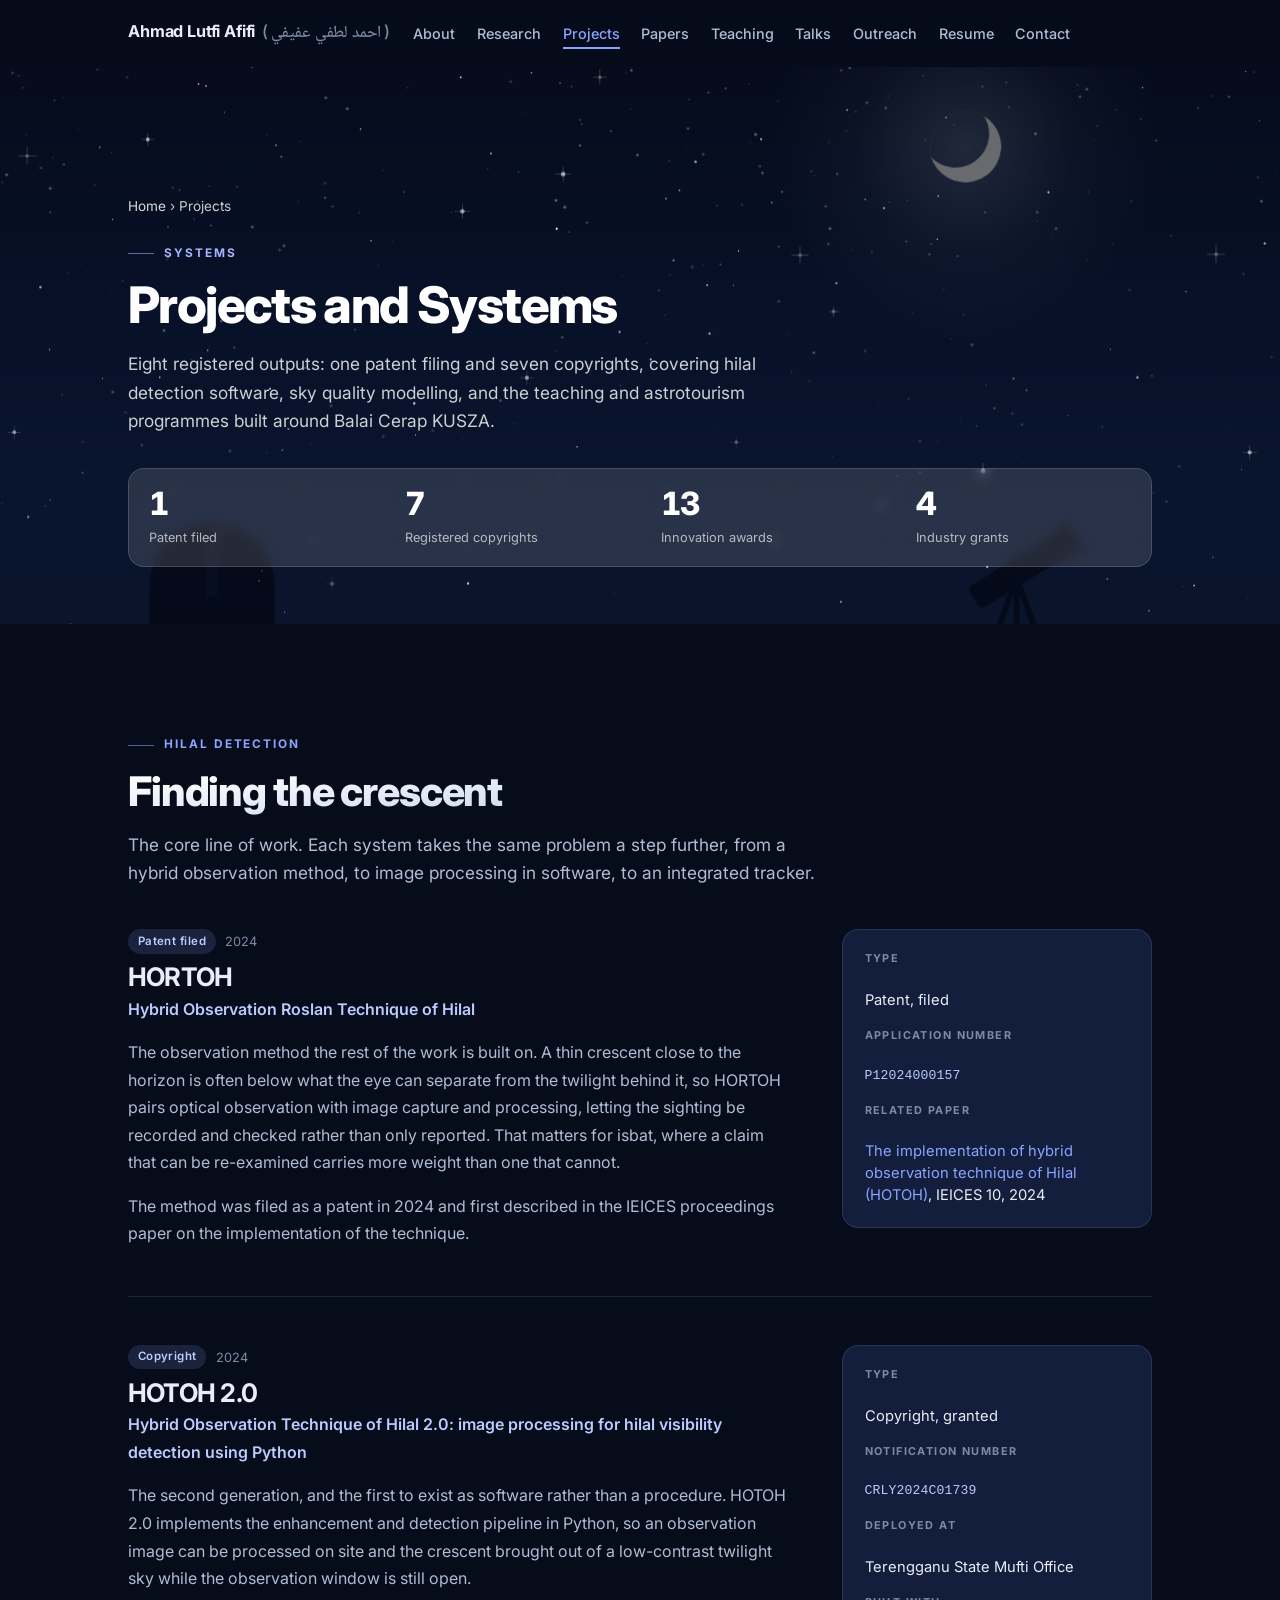
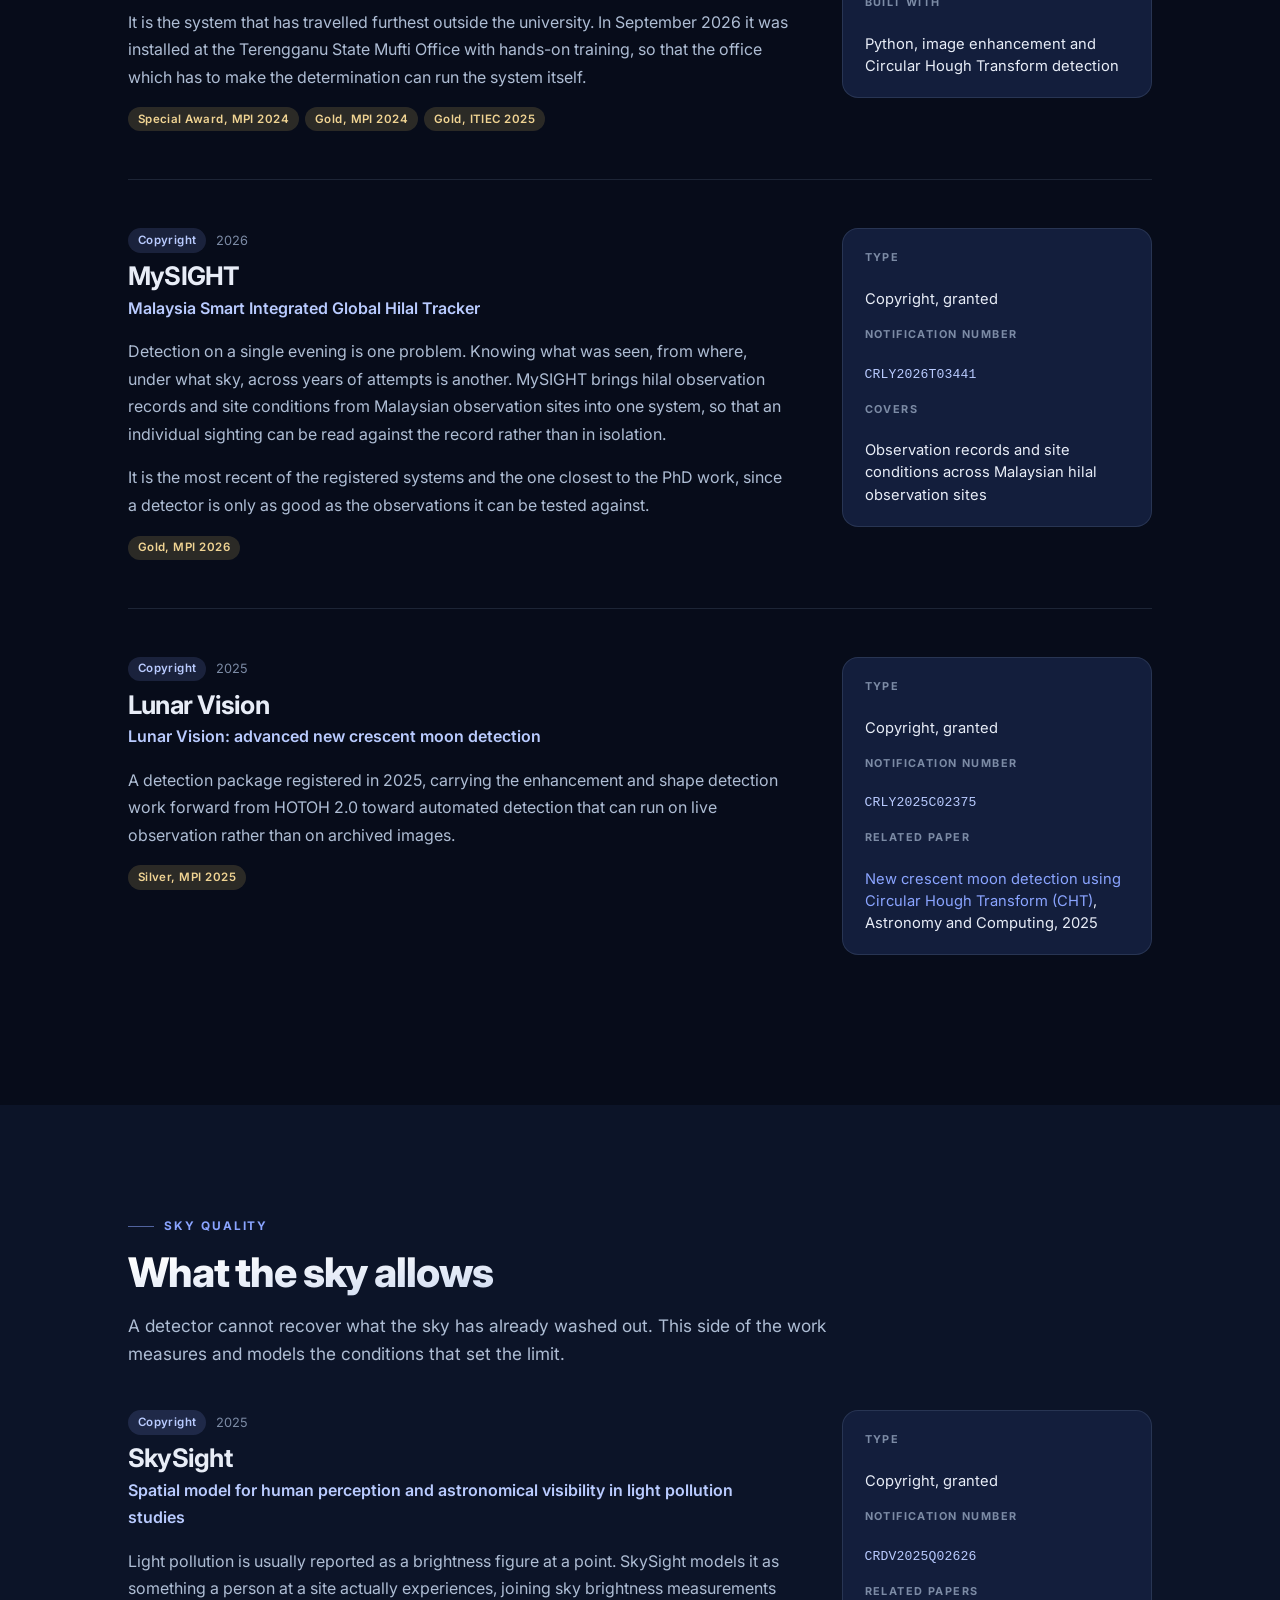
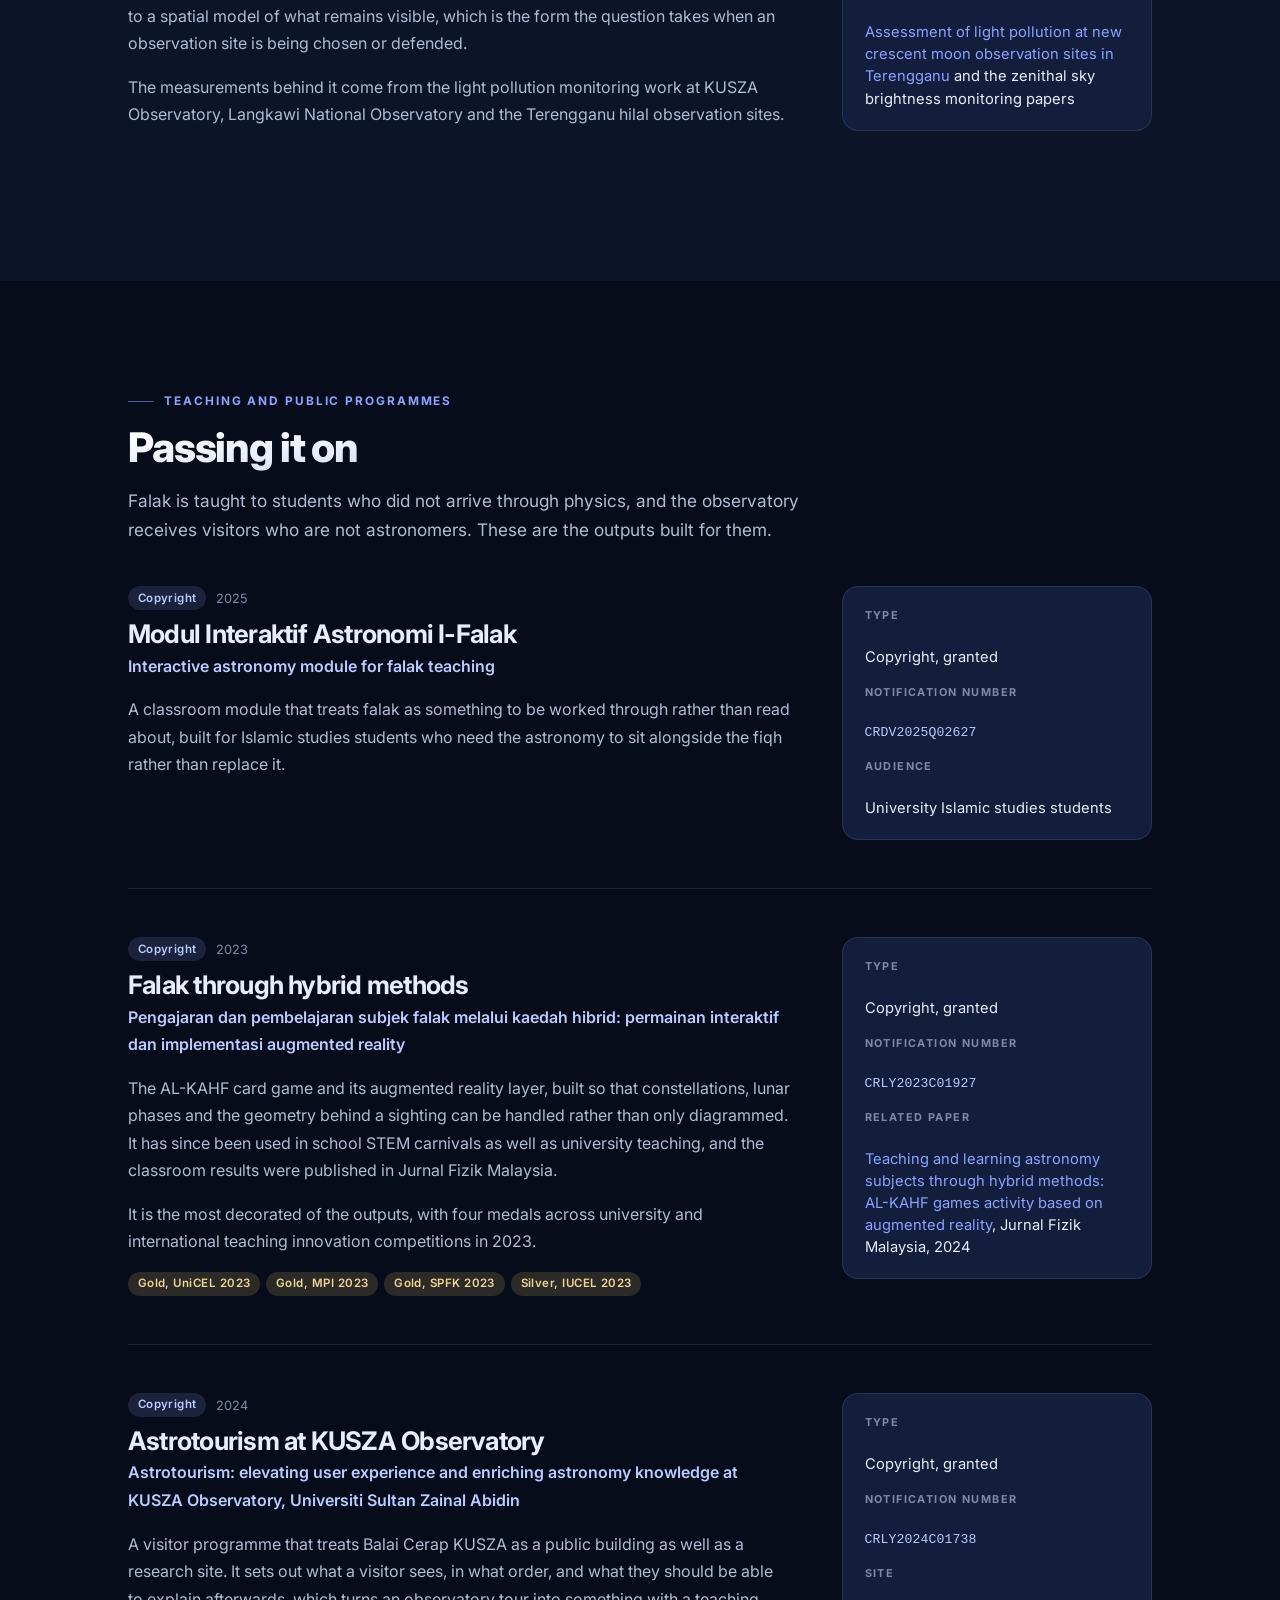
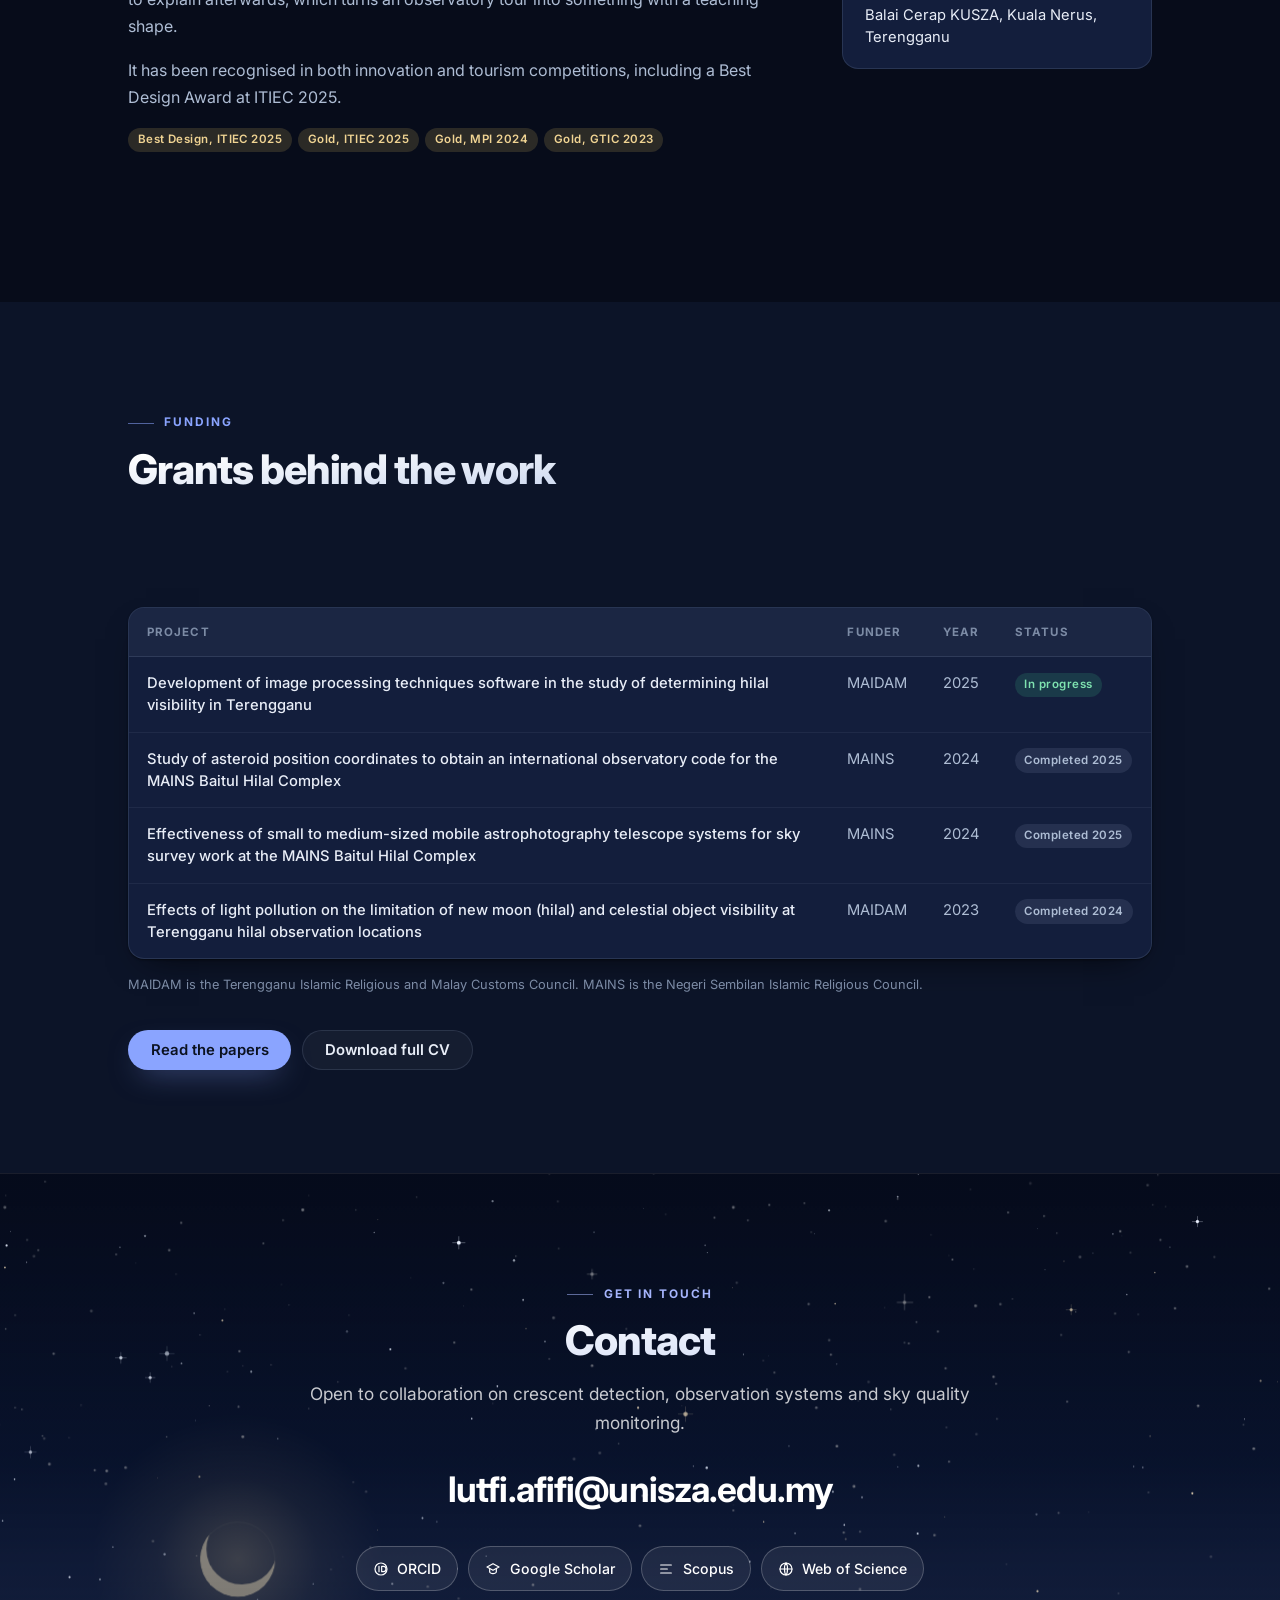
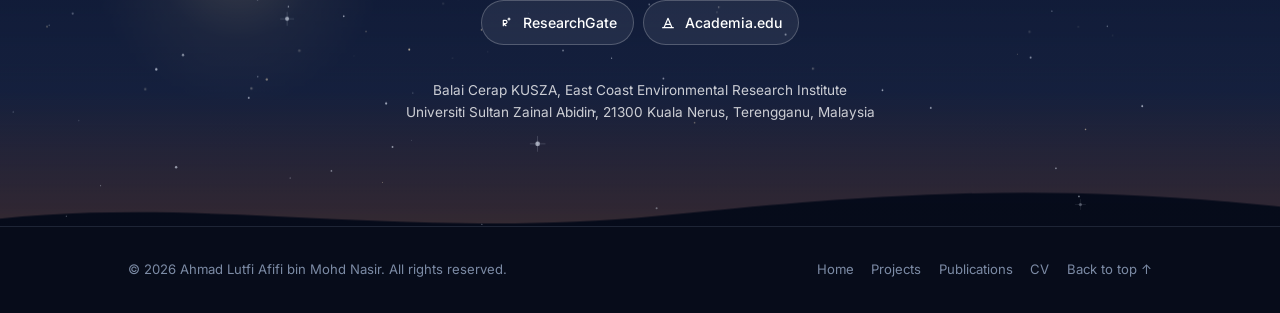
==== commit 53f61f1f: "Add files via upload" ====
--- a/projects.html
+++ b/projects.html
@@ -315,7 +315,7 @@
       Negeri Sembilan Islamic Religious Council.</p>
     <div class="cta-row reveal">
       <a class="btn btn-primary" href="publications.html">Read the papers</a>
-      <a class="btn btn-outline" href="Ahmad_Lutfi_Afifi_CV.pdf">Download full CV</a>
+      <a class="btn btn-outline" href="Ahmad_Lutfi_Afifi_CV.pdf" target="_blank" rel="noopener">Download full CV</a>
     </div>
   </div>
 </section>
@@ -331,12 +331,12 @@
       sky quality monitoring.</p>
     <a class="mail reveal d1" href="mailto:lutfi.afifi@unisza.edu.my">lutfi.afifi@unisza.edu.my</a>
     <div class="links reveal d2">
-      <a href="https://orcid.org/0009-0008-9147-5234"><svg viewBox="0 0 24 24" aria-hidden="true"><circle cx="12" cy="12" r="9"/><path d="M9 8v8M13 8h2.5a4 4 0 0 1 0 8H13z"/></svg>ORCID</a>
-      <a href="https://scholar.google.com/citations?user=dQ2Bi_IAAAAJ&amp;hl=en"><svg viewBox="0 0 24 24" aria-hidden="true"><path d="M3 9l9-5 9 5-9 5z"/><path d="M7 11.5V16c0 1.5 2.5 3 5 3s5-1.5 5-3v-4.5"/></svg>Google Scholar</a>
-      <a href="https://www.scopus.com/authid/detail.uri?authorId=57208125285"><svg viewBox="0 0 24 24" aria-hidden="true"><path d="M4 6h16M4 12h10M4 18h16"/></svg>Scopus</a>
-      <a href="https://www.webofscience.com/wos/author/record/54318209"><svg viewBox="0 0 24 24" aria-hidden="true"><circle cx="12" cy="12" r="9"/><path d="M3 12h18M12 3c3 3 3 15 0 18M12 3c-3 3-3 15 0 18"/></svg>Web of Science</a>
-      <a href="https://www.researchgate.net/profile/Ahmad_Lutfi_Afifi/"><svg viewBox="0 0 24 24" aria-hidden="true"><path d="M8 16V8h3a2.5 2.5 0 0 1 0 5H8l4 3"/><path d="M15 6h3M16.5 4.5v3"/></svg>ResearchGate</a>
-      <a href="https://unisze.academia.edu/AhmadLutfiAfifiMohdNasir"><svg viewBox="0 0 24 24" aria-hidden="true"><path d="M4 19h16M6 19l6-14 6 14M8.5 14h7"/></svg>Academia.edu</a>
+      <a href="https://orcid.org/0009-0008-9147-5234" target="_blank" rel="noopener"><svg viewBox="0 0 24 24" aria-hidden="true"><circle cx="12" cy="12" r="9"/><path d="M9 8v8M13 8h2.5a4 4 0 0 1 0 8H13z"/></svg>ORCID</a>
+      <a href="https://scholar.google.com/citations?user=OkShL10AAAAJ&amp;hl=en" target="_blank" rel="noopener"><svg viewBox="0 0 24 24" aria-hidden="true"><path d="M3 9l9-5 9 5-9 5z"/><path d="M7 11.5V16c0 1.5 2.5 3 5 3s5-1.5 5-3v-4.5"/></svg>Google Scholar</a>
+      <a href="https://www.scopus.com/authid/detail.uri?authorId=58812734600" target="_blank" rel="noopener"><svg viewBox="0 0 24 24" aria-hidden="true"><path d="M4 6h16M4 12h10M4 18h16"/></svg>Scopus</a>
+      <a href="https://www.webofscience.com/wos/author/record/54318209" target="_blank" rel="noopener"><svg viewBox="0 0 24 24" aria-hidden="true"><circle cx="12" cy="12" r="9"/><path d="M3 12h18M12 3c3 3 3 15 0 18M12 3c-3 3-3 15 0 18"/></svg>Web of Science</a>
+      <a href="https://www.researchgate.net/profile/Ahmad-Lutfi-Afifi-Mohd-Nasir" target="_blank" rel="noopener"><svg viewBox="0 0 24 24" aria-hidden="true"><path d="M8 16V8h3a2.5 2.5 0 0 1 0 5H8l4 3"/><path d="M15 6h3M16.5 4.5v3"/></svg>ResearchGate</a>
+      <a href="https://unisze.academia.edu/AhmadLutfiAfifiMohdNasir" target="_blank" rel="noopener"><svg viewBox="0 0 24 24" aria-hidden="true"><path d="M4 19h16M6 19l6-14 6 14M8.5 14h7"/></svg>Academia.edu</a>
     </div>
     <p class="addr reveal d3">Balai Cerap KUSZA, East Coast Environmental Research Institute<br>
       Universiti Sultan Zainal Abidin, 21300 Kuala Nerus, Terengganu, Malaysia</p>
@@ -352,7 +352,7 @@
       <a href="index.html">Home</a>
       <a href="projects.html">Projects</a>
       <a href="publications.html">Publications</a>
-      <a href="Ahmad_Lutfi_Afifi_CV.pdf">CV</a>
+      <a href="Ahmad_Lutfi_Afifi_CV.pdf" target="_blank" rel="noopener">CV</a>
       <a href="#top">Back to top &uarr;</a>
     </nav>
   </div>
--- a/style.css
+++ b/style.css
@@ -393,14 +393,9 @@
    11. Short Bio interactions
    ========================================================================== */
 
-/* Reading focus. The paragraph under the cursor stays lit while its siblings
-   recede. Guarded to devices with a real pointer, so a tap on a phone can
-   never leave the bio stuck in a dimmed state. */
-@media (hover:hover) and (pointer:fine){
-  .focus-read p{transition:opacity .35s ease,color .35s ease}
-  .focus-read:hover p{opacity:.45}
-  .focus-read p:hover{opacity:1;color:var(--ink)}
-}
+/* The paragraph dimming that used to live here was removed when the bio gained
+   the scatter effect in section 13. Running both meant the paragraph you were
+   reading came apart while its neighbours faded at the same time. */
 
 /* Glossary term. Dotted underline at rest; lights up on hover or keyboard
    focus and reveals its definition. The definition is a real element rather
@@ -450,3 +445,192 @@
 @media (prefers-reduced-motion:reduce){
   .gl,.gl-def,.focus-read p{transition:none}
 }
+
+/* ==========================================================================
+   12. Depth, motion and interactive pieces
+   Everything below is additive. Removing this block returns the site to the
+   layout above it, so any piece can be pulled out without breaking a page.
+   ========================================================================== */
+
+/* --- Reading progress ----------------------------------------------------
+   Injected by script.js into every page, so there is no markup to maintain. */
+.progress{position:fixed;top:0;left:0;right:0;height:2px;z-index:60;pointer-events:none}
+.progress i{display:block;height:100%;width:0;transform-origin:left;
+  background:linear-gradient(90deg,var(--accent),#C9B9FF 55%,var(--gold));
+  box-shadow:0 0 14px rgba(138,164,255,.75)}
+
+/* --- Twinkling starfield -------------------------------------------------
+   A canvas injected above the shade of every sky band. The drawn SVG scenes
+   stay as the base layer; this only adds the movement. */
+.starfield{position:absolute;inset:0;z-index:-1;width:100%;height:100%;
+  pointer-events:none;display:block}
+
+/* --- Parallax on the sky bands ------------------------------------------- */
+.band-bg{transform:translate3d(0,0,0) scale(1.07);will-change:transform}
+@media (prefers-reduced-motion:reduce){.band-bg{transform:none}}
+
+/* --- Eyebrow rule --------------------------------------------------------- */
+.eyebrow{display:inline-flex;align-items:center;gap:.65rem}
+.eyebrow::before{content:"";width:26px;height:1px;background:currentColor;opacity:.55;flex:none}
+
+/* --- Heading polish ------------------------------------------------------- */
+@supports ((-webkit-background-clip:text) or (background-clip:text)){
+  h2{background:linear-gradient(175deg,#FFFFFF 10%,#BFCEEC 92%);
+    -webkit-background-clip:text;background-clip:text;color:transparent}
+  .band h2{background:linear-gradient(175deg,#FFFFFF 10%,#CFDAF5 92%);
+    -webkit-background-clip:text;background-clip:text;color:transparent}
+}
+.hero h1{text-shadow:0 0 46px rgba(138,164,255,.28)}
+
+/* --- Navigation underline ------------------------------------------------- */
+@media (min-width:921px){
+  .nav ul a{position:relative}
+  .nav ul a::after{content:"";position:absolute;left:0;right:0;bottom:-2px;height:2px;border-radius:2px;
+    background:var(--accent);transform:scaleX(0);transform-origin:left;transition:transform .28s cubic-bezier(.2,.65,.2,1)}
+  .nav ul a:hover::after{transform:scaleX(1)}
+  .nav ul a.active::after{transform:scaleX(1)}
+}
+
+/* --- Button sheen --------------------------------------------------------- */
+.btn-primary{position:relative;overflow:hidden;isolation:isolate}
+.btn-primary::after{content:"";position:absolute;inset:0;z-index:-1;
+  background:linear-gradient(110deg,transparent 32%,rgba(255,255,255,.5) 50%,transparent 68%);
+  transform:translateX(-130%);transition:transform .65s cubic-bezier(.2,.65,.2,1)}
+.btn-primary:hover::after{transform:translateX(130%)}
+@media (prefers-reduced-motion:reduce){.btn-primary::after{display:none}}
+
+/* --- Card spotlight ------------------------------------------------------
+   A soft light follows the cursor across the card. The custom properties are
+   set by script.js on pointermove and default to a harmless centre. */
+.card{position:relative}
+.card::before{content:"";position:absolute;inset:0;border-radius:inherit;pointer-events:none;
+  opacity:0;transition:opacity .3s ease;z-index:1;
+  background:radial-gradient(340px circle at var(--mx,50%) var(--my,0%),rgba(138,164,255,.17),transparent 62%)}
+.card::after{content:"";position:absolute;left:0;right:0;top:0;height:1px;pointer-events:none;z-index:3;
+  opacity:0;transition:opacity .3s ease;
+  background:linear-gradient(90deg,transparent,rgba(175,194,255,.85),transparent)}
+.card:hover::before,.card:hover::after{opacity:1}
+.card > *{position:relative;z-index:2}
+.card:hover .card-img{transform:scale(1.03)}
+.card-img{transition:transform .5s cubic-bezier(.2,.65,.2,1)}
+@media (prefers-reduced-motion:reduce){.card:hover .card-img{transform:none}}
+
+/* --- Counters ------------------------------------------------------------- */
+.stat b,.award-summary div b,.skynow-stats b{font-variant-numeric:tabular-nums}
+.stat{transition:background .25s ease}
+.stat:hover{background:#18244A}
+.keywords span{transition:border-color .2s,color .2s,background .2s,transform .2s}
+.keywords span:hover{border-color:var(--accent);color:var(--accent-2);
+  background:rgba(138,164,255,.10);transform:translateY(-2px)}
+.pill{transition:background .2s,border-color .2s,transform .2s}
+.pill:hover{background:rgba(255,255,255,.13);border-color:rgba(255,255,255,.4);transform:translateY(-2px)}
+
+/* --- Row hover on lists --------------------------------------------------- */
+.talk-list li,.tl li{margin-inline:-.75rem;padding-inline:.75rem;border-radius:10px;
+  transition:background .22s ease}
+.talk-list li:hover,.tl li:hover{background:rgba(138,164,255,.07)}
+.band .talk-list li:hover,.band .tl li:hover{background:rgba(255,255,255,.07)}
+
+/* ==========================================================================
+   The moon tonight
+   ========================================================================== */
+.skynow{position:relative;overflow:hidden;isolation:isolate;
+  background:
+    radial-gradient(900px 520px at 14% 26%,rgba(138,164,255,.13),transparent 62%),
+    radial-gradient(700px 420px at 88% 78%,rgba(233,196,106,.07),transparent 60%),
+    linear-gradient(180deg,var(--bg),#090F22 48%,var(--bg))}
+.skynow-in{display:grid;grid-template-columns:minmax(180px,280px) minmax(0,1fr);
+  gap:clamp(2rem,6vw,4.5rem);align-items:center}
+.moon-stage{position:relative;width:100%;aspect-ratio:1}
+.moon-stage canvas{width:100%;height:100%;display:block}
+.skynow-stats{display:grid;grid-template-columns:repeat(4,minmax(0,1fr));gap:1px;
+  background:var(--line);border:1px solid var(--line);border-radius:var(--radius);
+  overflow:hidden;margin-top:1.7rem}
+.skynow-stats div{background:rgba(19,30,60,.72);padding:1.05rem 1.1rem;
+  backdrop-filter:blur(8px);-webkit-backdrop-filter:blur(8px)}
+.skynow-stats b{display:block;font-size:clamp(1.15rem,1.9vw,1.45rem);font-weight:800;
+  letter-spacing:-.035em;line-height:1.15;color:var(--ink);text-wrap:balance}
+.skynow-stats b small{font-size:.55em;font-weight:700;letter-spacing:0;color:var(--muted);margin-left:.15em}
+.skynow-stats span{display:block;font-size:.75rem;color:var(--muted);margin-top:.45rem;line-height:1.35}
+@media (max-width:820px){
+  .skynow-in{grid-template-columns:1fr;justify-items:center;text-align:center}
+  .moon-stage{max-width:230px}
+  .skynow-stats{grid-template-columns:1fr 1fr;text-align:left}
+  .skynow .lead{margin-bottom:0}
+}
+
+/* ==========================================================================
+   Detection demo
+   ========================================================================== */
+.lab{margin-top:clamp(2.5rem,5vw,3.5rem);border:1px solid var(--line);border-radius:var(--radius);
+  background:var(--surface);box-shadow:var(--shadow);overflow:hidden}
+.lab-stage{position:relative;aspect-ratio:16/9;background:#05091A;touch-action:pan-y}
+.lab-stage canvas{position:absolute;inset:0;width:100%;height:100%;display:block}
+.lab-proc{clip-path:inset(0 0 0 50%)}
+.lab-line{position:absolute;top:0;bottom:0;left:50%;width:2px;margin-left:-1px;pointer-events:none;
+  background:linear-gradient(180deg,rgba(255,255,255,.15),rgba(255,255,255,.9) 18%,rgba(255,255,255,.9) 82%,rgba(255,255,255,.15));
+  box-shadow:0 0 20px rgba(138,164,255,.85)}
+.lab-line::after{content:"";position:absolute;top:50%;left:50%;transform:translate(-50%,-50%);
+  width:40px;height:40px;border-radius:50%;border:2px solid rgba(255,255,255,.9);
+  background:rgba(7,12,26,.45);backdrop-filter:blur(4px);-webkit-backdrop-filter:blur(4px);
+  box-shadow:0 6px 20px rgba(0,0,0,.5)}
+.lab-line::before{content:"";position:absolute;top:50%;left:50%;transform:translate(-50%,-50%);
+  width:20px;height:12px;z-index:1;
+  background:url("data:image/svg+xml;utf8,%3Csvg xmlns='http://www.w3.org/2000/svg' viewBox='0 0 20 12' fill='none' stroke='%23fff' stroke-width='1.8' stroke-linecap='round' stroke-linejoin='round'%3E%3Cpath d='M7 2 3 6l4 4M13 2l4 4-4 4'/%3E%3C/svg%3E") center/20px 12px no-repeat}
+.lab-range{position:absolute;inset:0;width:100%;height:100%;margin:0;padding:0;
+  opacity:0;cursor:ew-resize;-webkit-appearance:none;appearance:none;background:none}
+.lab-range::-webkit-slider-thumb{-webkit-appearance:none;width:44px;height:100%}
+.lab-stage:has(.lab-range:focus-visible){outline:3px solid var(--accent);outline-offset:-3px}
+.lab-tag{position:absolute;top:.85rem;z-index:2;pointer-events:none;font-size:.66rem;font-weight:700;
+  letter-spacing:.13em;text-transform:uppercase;padding:.32rem .65rem;border-radius:999px;
+  background:rgba(5,9,26,.62);border:1px solid rgba(255,255,255,.2);color:#fff;
+  backdrop-filter:blur(6px);-webkit-backdrop-filter:blur(6px)}
+.lab-tag.l{left:.85rem}
+.lab-tag.r{right:.85rem;color:#CFE0FF;border-color:rgba(138,164,255,.5)}
+.lab-bar{display:flex;flex-wrap:wrap;gap:.8rem 1rem;align-items:center;
+  padding:1rem 1.2rem;border-top:1px solid var(--line);background:rgba(255,255,255,.02)}
+.lab-bar .lab-note{font-size:.82rem;color:var(--muted);margin:0;flex:1;min-width:14rem;line-height:1.5}
+.lab-readout{font-family:ui-monospace,SFMono-Regular,Menlo,Consolas,monospace;font-size:.76rem;
+  color:var(--accent-ink);background:var(--accent-soft);border-radius:999px;padding:.28rem .7rem;white-space:nowrap}
+@media (max-width:640px){
+  .lab-stage{aspect-ratio:4/3}
+  .lab-tag{font-size:.6rem;letter-spacing:.1em}
+}
+
+/* --- Reduced motion ------------------------------------------------------- */
+@media (prefers-reduced-motion:reduce){
+  .progress i{transition:none}
+  .nav ul a::after{transition:none}
+  .card::before,.card::after{transition:none}
+}
+
+/* ==========================================================================
+   13. Pointer effects
+   Both pieces below are driven by script.js and are switched off entirely for
+   coarse pointers and for anyone who has asked for reduced motion, so a phone
+   keeps its native tap behaviour and its native cursor.
+   ========================================================================== */
+
+/* --- Droplet cursor ------------------------------------------------------
+   A single fixed canvas covers the viewport and draws the bead and its
+   ripples. The native cursor is hidden only while the pointer is actually
+   inside a sky section and away from anything clickable, which is why the
+   class is toggled on the root element rather than set in one place. */
+.droplet{position:fixed;inset:0;z-index:70;pointer-events:none;display:block}
+html.drop-on,html.drop-on body{cursor:none}
+html.drop-on a,html.drop-on button,html.drop-on input{cursor:none}
+
+/* --- Scattering words ----------------------------------------------------
+   script.js wraps every word of the bio in one of these. The transition is
+   what gives the spring: the script sets a target transform each frame and
+   the browser eases towards it, then back to nothing when the pointer leaves. */
+.focus-read .w{display:inline-block;transition:transform .38s cubic-bezier(.22,.9,.28,1),
+  color .38s ease,text-shadow .38s ease}
+.focus-read .w.lit{color:var(--ink);text-shadow:0 0 22px rgba(138,164,255,.55)}
+/* A glossary term scatters as one piece, underline and all, rather than
+   letting its text drift out from under its own dotted rule. */
+.focus-read .gl.w{display:inline-block}
+
+@media (prefers-reduced-motion:reduce){
+  .focus-read .w{transition:none}
+}
